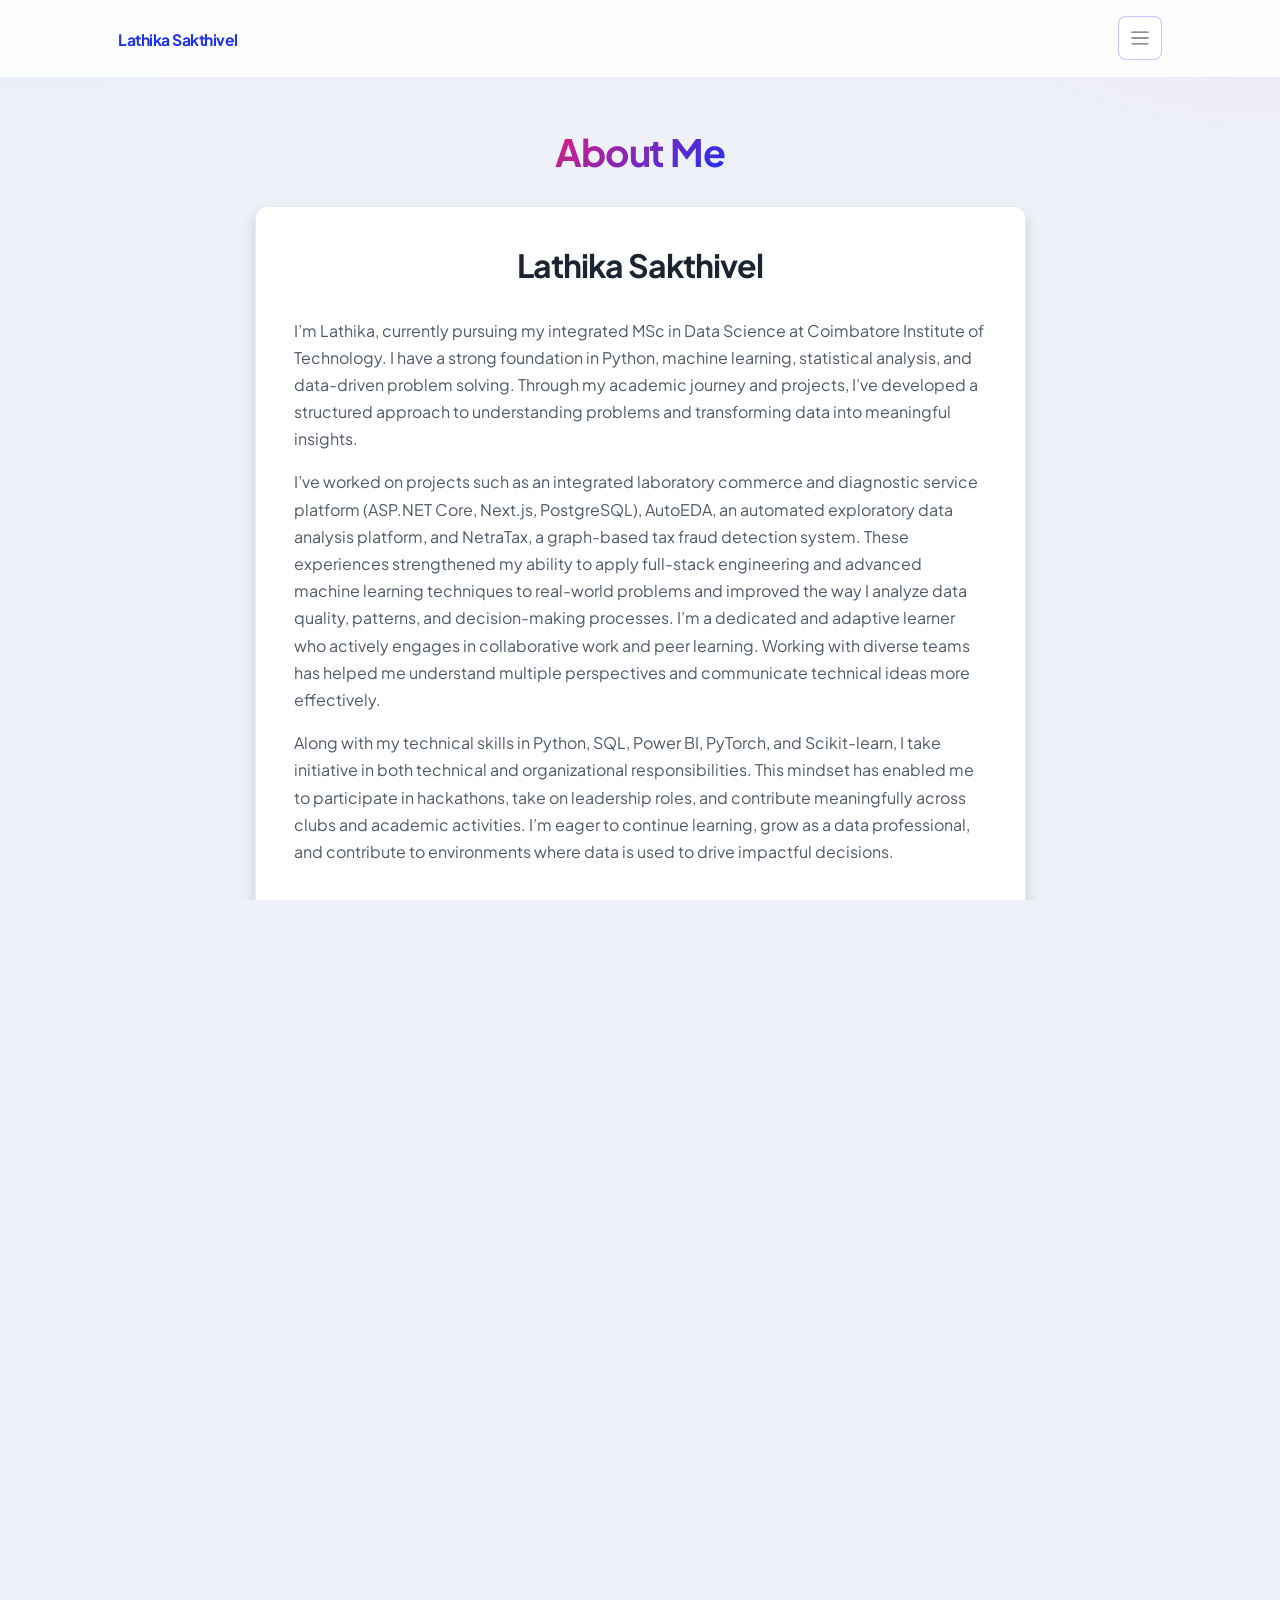
==== about.html @ 6bb62654 "Add the laboratory commerce platform to Projects and featured sections. Co-authored-by: Cursor <curs" ====
<!DOCTYPE html>
<html lang="en">
    <head>
        <meta charset="utf-8" />
        <meta name="viewport" content="width=device-width, initial-scale=1, shrink-to-fit=no" />
        <meta name="description" content="About Lathika Sakthivel" />
        <meta name="author" content="Lathika Sakthivel" />
        <title>About - Lathika Sakthivel</title>
        <!-- Favicon-->
        <link rel="icon" type="image/x-icon" href="assets/favicon.ico" />
        <!-- Custom Google font-->
        <link rel="preconnect" href="https://fonts.googleapis.com" />
        <link rel="preconnect" href="https://fonts.gstatic.com" crossorigin />
        <link href="https://fonts.googleapis.com/css2?family=Plus+Jakarta+Sans:wght@100;200;300;400;500;600;700;800;900&amp;display=swap" rel="stylesheet" />
        <!-- Bootstrap icons-->
        <link href="https://cdn.jsdelivr.net/npm/bootstrap-icons@1.8.1/font/bootstrap-icons.css" rel="stylesheet" />
        <!-- Core theme CSS (includes Bootstrap)-->
        <link href="css/styles.css" rel="stylesheet" />
        <link href="css/enhance.css?v=3" rel="stylesheet" />
    </head>
    <body class="d-flex flex-column h-100 bg-light">
        <main class="flex-shrink-0">
            <!-- Navigation-->
            <nav class="navbar navbar-expand-lg navbar-light bg-white py-3 site-nav sticky-top">
                <div class="container px-5">
                    <a class="navbar-brand" href="/"><span class="fw-bolder text-primary">Lathika Sakthivel</span></a>
                    <button class="navbar-toggler" type="button" data-bs-toggle="collapse" data-bs-target="#navbarSupportedContent" aria-controls="navbarSupportedContent" aria-expanded="false" aria-label="Toggle navigation"><span class="navbar-toggler-icon"></span></button>
                    <div class="collapse navbar-collapse" id="navbarSupportedContent">
                        <ul class="navbar-nav ms-auto mb-2 mb-lg-0 small fw-bolder">
                            <li class="nav-item"><a class="nav-link" href="/">Home</a></li>
                            <li class="nav-item"><a class="nav-link" href="about.html">About</a></li>
                            <li class="nav-item"><a class="nav-link" href="resume.html">Resume</a></li>
                            <li class="nav-item"><a class="nav-link" href="projects.html">Projects</a></li>
                            <li class="nav-item"><a class="nav-link" href="skills.html">Skills</a></li>
                            <li class="nav-item"><a class="nav-link" href="achievements.html">Achievements</a></li>
                            <li class="nav-item"><a class="nav-link" href="gallery.html">Gallery</a></li>
                            <li class="nav-item"><a class="nav-link" href="contact.html">Contact</a></li>
                        </ul>
                    </div>
                </div>
            </nav>
            <!-- About Section-->
            <section class="py-5">
                <div class="container px-5 mb-5">
                    <div class="text-center mb-5">
                        <h1 class="display-5 fw-bolder mb-0"><span class="text-gradient d-inline">About Me</span></h1>
                    </div>
                    <div class="row gx-5 justify-content-center">
                        <div class="col-lg-11 col-xl-9 col-xxl-8">
                            <div class="card shadow border-0 rounded-4 mb-5">
                                <div class="card-body p-5">
                                    <div class="text-center mb-5">
                                        <h2 class="fw-bolder">Lathika Sakthivel</h2>
                                    </div>
                                    
                                    <div class="mb-5 about-copy">
    
                                        <p>I’m Lathika, currently pursuing my integrated MSc in Data Science at Coimbatore Institute of Technology. I have a strong foundation in Python, machine learning, statistical analysis, and data-driven problem solving. Through my academic journey and projects, I’ve developed a structured approach to understanding problems and transforming data into meaningful insights.</p>
                                        
                                        <p>I’ve worked on projects such as an integrated laboratory commerce and diagnostic service platform (ASP.NET Core, Next.js, PostgreSQL), AutoEDA, an automated exploratory data analysis platform, and NetraTax, a graph-based tax fraud detection system. These experiences strengthened my ability to apply full-stack engineering and advanced machine learning techniques to real-world problems and improved the way I analyze data quality, patterns, and decision-making processes.

I’m a dedicated and adaptive learner who actively engages in collaborative work and peer learning. Working with diverse teams has helped me understand multiple perspectives and communicate technical ideas more effectively.</p>
                                        
                                        <p>Along with my technical skills in Python, SQL, Power BI, PyTorch, and Scikit-learn, I take initiative in both technical and organizational responsibilities. This mindset has enabled me to participate in hackathons, take on leadership roles, and contribute meaningfully across clubs and academic activities.

I’m eager to continue learning, grow as a data professional, and contribute to environments where data is used to drive impactful decisions.</p>
                                    </div>
                                    
                                    <div class="mb-5">
                                        <h3 class="fw-bolder mb-3">Skills & Expertise</h3>
                                        <div class="row row-cols-1 row-cols-md-2 mb-4">
                                            <div class="col">
                                                <ul class="chip-list">
                                                    <li>Machine Learning</li>
                                                    <li>Deep Learning (CNN, RNN, LSTM, Autoencoders)</li>
                                                    <li>Graph Neural Networks</li>
                                                    <li>Python Programming</li>
                                                    <li>C# / ASP.NET Core</li>
                                                    <li>Statistical Analysis & Modeling</li>
                                                </ul>
                                            </div>
                                            <div class="col">
                                                <ul class="chip-list">
                                                    <li>Data Visualization (PowerBI, Matplotlib, Seaborn)</li>
                                                    <li>Database Management (SQL, PostgreSQL)</li>
                                                    <li>Next.js / React</li>
                                                    <li>Cloud Platforms (AWS)</li>
                                                    <li>Problem-Solving & Critical Thinking</li>
                                                </ul>
                                            </div>
                                        </div>
                                    </div>
                                    
                                    <div class="mb-5">
                                        <h3 class="fw-bolder mb-3">Experience</h3>
                                        <div class="timeline">
                                        <div class="timeline-item">
                                            <h5>Software Developer Intern</h5>
                                            <p class="text-muted">Intellifer Systems | June 2026 – November 2026</p>
                                            <p>Completed a 6-month internship working on PranaLabs, an integrated laboratory commerce platform comprising LabProduct and LabConnect, using ASP.NET Core (.NET 8), C#, Next.js, React, and PostgreSQL. Built REST APIs with Clean Architecture, CQRS, and Entity Framework Core, and contributed to authentication, payments, invoices, AWS integrations, Odoo 19 HR modules, and Plane Email-to-Ticket automation.</p>
                                        </div>
                                        </div>
                                    </div>

                                    <div class="mb-5">
                                        <h3 class="fw-bolder mb-3">Education</h3>
                                        <div class="timeline">
                                        <div class="mb-4 timeline-item">
                                            <h5>MSc.,Data Science (Integrated)</h5>
                                            <p class="text-muted">Coimbatore Institute of Technology | CGPA: 9.13</p>
                                            <p>Focusing on machine learning, deep learning, and statistical modeling with coursework in predictive analytics, computer vision, and intelligent automation.</p>
                                        </div>
                                        <div class="timeline-item">
                                            <h5>Higher Secondary Education</h5>
                                            <p class="text-muted">PKD Matriculation Higher Secondary School | Percentage: 91%</p>
                                            <p>Completed higher secondary education with a strong foundation in science and mathematics.</p>
                                        </div>
                                        </div>
                                    </div>
                                    
                                    <div class="mb-5">
                                        <h3 class="fw-bolder mb-3">Certifications</h3>
                                        <div class="cert-grid">
                                            <div class="cert-card"><strong>NPTEL:</strong> Python for Data Science (September 2024)</div>
                                            <div class="cert-card"><strong>Coursera:</strong> PowerBI</div>
                                        </div>
                                    </div>
                                    
                                    <div class="mb-5">
                                        <h3 class="fw-bolder mb-3">Achievements</h3>
                                        <ul class="chip-list">
                                            <li><strong>Winner:</strong> UnHack 2025 Hackathon organized by KLA</li>
                                            <li><strong>Winner:</strong> Thinklytics Login 2025, Tech Symposium by PSG College of Technology</li>
                                            <li><strong>Winner:</strong> Code Sprint Login 2025, Tech Symposium by PSG College of Technology</li>
                                            <li><strong>Runner Up:</strong> Paper Presentation Mechatrix'25 conducted by NIET Coimbatore</li>
                                            <li><strong>2nd Runner Up:</strong> ColigoAI Hackathon conducted by Department of ECE in collaboration with B.E.Services GmbH(Germany)</li>
                                            <li><strong>Top 6 Finalist:</strong> BigHacks'25, National Level Hackathon conducted by Acharya Institute of Technology Bangalore</li>
                                        </ul>
                                    </div>
                                    
                                    <div>
                                        <h3 class="fw-bolder mb-3">Leadership Roles & Experiences</h3>
                                        <ul class="chip-list">
                                            <li><strong>Joint Secretary</strong> - Women Empowerment Cell (June 2025 – May 2026)</li>
                                            <li><strong>Editor</strong> - Women Empowerment Cell (May 2024 – May 2025)</li>
                                            <li><strong>Event Secretary</strong> - Rotaract Club of CIT (February 2025 – April 2025)</li>
                                            <li><strong>Outreach Team Member</strong> - Entrepreneur Development Cell (June 2024 – June 2025)</li>
                                        </ul>
                                    </div>
                                    
                                    <!-- Event Gallery Section -->
                                    <div class="mt-5">
                                        <h3 class="fw-bolder mb-4">Event Gallery</h3>
                                        <p class="mb-4">Highlights from my participation in various technical and leadership events.</p>
                                        
                                        <!-- Gallery Grid -->
                                        <div class="row g-4">
                                            <!-- Event 1 -->
                                            <div class="col-md-6 col-lg-4">
                                                <div class="card shadow border-0 rounded-4 h-100">
                                                    <img src="assets/UnHack'25.jpeg" class="card-img-top" alt="UnHack 2025 Hackathon">
                                                    <div class="card-body p-4">
                                                        <h5 class="card-title">UnHack 2025 Hackathon</h5>
                                                        <p class="card-text">Winner of the UnHack 2025 Hackathon organized by KLA.</p>
                                                    </div>
                                                </div>
                                            </div>
                                            
                                            <!-- Event 2 -->
                                            <div class="col-md-6 col-lg-4">
                                                <div class="card shadow border-0 rounded-4 h-100">
                                                    <img src="assets/Thinnklytics'25.jpeg" class="card-img-top" alt="Thinklytics Login 2025">
                                                    <div class="card-body p-4">
                                                        <h5 class="card-title">Thinklytics Login 2025</h5>
                                                        <p class="card-text">Winner at Thinklytics Login 2025, Tech Symposium by PSG College of Technology.</p>
                                                    </div>
                                                </div>
                                            </div>
                                            
                                            <!-- Event 3 -->
                                            <div class="col-md-6 col-lg-4">
                                                <div class="card shadow border-0 rounded-4 h-100">
                                                    <img src="assets/WEC.jpg" class="card-img-top" alt="Women Empowerment Cell">
                                                    <div class="card-body p-4">
                                                        <h5 class="card-title">Women Empowerment Cell</h5>
                                                        <p class="card-text">Joint Secretary of Women Empowerment Cell, leading initiatives to promote gender equality.</p>
                                                    </div>
                                                </div>
                                            </div>
                                        </div>
                                    </div>
                                </div>
                            </div>
                        </div>
                    </div>
                </div>
            </section>
        </main>
        <!-- Footer-->
        <footer class="bg-white py-4 mt-auto">
            <div class="container px-5">
            </div>
        </footer>
        <!-- Bootstrap core JS-->
        <script src="https://cdn.jsdelivr.net/npm/bootstrap@5.2.3/dist/js/bootstrap.bundle.min.js"></script>
        <!-- Core theme JS-->
        <script src="js/scripts.js"></script>
        <script src="js/enhance.js?v=2"></script>
    </body>
</html>
---- css/enhance.css ----
/* ============================================================
   Portfolio UI — unified design system
   Palette: primary #1e30f3 · secondary #e21e80 · light surfaces
   ============================================================ */

:root {
  --primary: #1e30f3;
  --secondary: #e21e80;
  --background: #f6f7fb;
  --surface: #ffffff;
  --text: #1b2430;
  --muted-text: #4f5a68;
  --border: rgba(30, 48, 243, 0.1);
  --shadow: 0 8px 24px rgba(30, 48, 243, 0.07);
  --radius: 12px;
  --transition: 0.35s cubic-bezier(0.22, 1, 0.36, 1);
  --nav-h: 4.25rem;
  --page-pad: clamp(1rem, 4vw, 3rem);
  --card-pad: clamp(1.2rem, 3vw, 3rem);
  --ease-out: cubic-bezier(0.22, 1, 0.36, 1);
}

html {
  scroll-behavior: smooth;
  overflow-x: hidden;
  -webkit-text-size-adjust: 100%;
}

body {
  color: var(--text);
  background-color: var(--background);
  line-height: 1.7;
  overflow-x: hidden;
  overflow-wrap: break-word;
  min-height: 100vh;
  min-height: 100dvh;
}

body::before {
  content: "";
  pointer-events: none;
  position: fixed;
  inset: 0;
  z-index: 0;
  background:
    radial-gradient(720px 320px at 0% -8%, rgba(30, 48, 243, 0.05), transparent 58%),
    radial-gradient(640px 280px at 100% 0%, rgba(226, 30, 128, 0.04), transparent 55%);
}

main,
.navbar,
footer,
.skip-link {
  position: relative;
  z-index: 1;
}

img,
svg,
video,
iframe {
  max-width: 100%;
}

h1, h2, h3, h4, h5 {
  letter-spacing: -0.03em;
  line-height: 1.22;
  color: var(--text);
  text-wrap: balance;
  overflow-wrap: break-word;
  max-width: 100%;
  white-space: normal;
}

p {
  color: var(--muted-text);
}

.lead {
  color: var(--muted-text);
  line-height: 1.6;
  font-size: clamp(1rem, 1.4vw, 1.05rem);
  max-width: 40rem;
}

.text-center:not(.text-lg-start) .lead {
  margin-inline: auto;
}

@media (min-width: 992px) {
  .text-lg-start .lead,
  .text-lg-start .fs-3 {
    margin-inline: 0 auto;
  }
}

.text-muted {
  color: var(--muted-text) !important;
}

.text-gradient {
  color: var(--primary);
  background-image: linear-gradient(315deg, #1e30f3 0%, #e21e80 100%);
  -webkit-background-clip: text;
  background-clip: text;
  -webkit-text-fill-color: transparent;
  white-space: normal;
  box-decoration-break: clone;
  -webkit-box-decoration-break: clone;
}

.skip-link {
  position: absolute;
  left: 1rem;
  top: -3rem;
  z-index: 1100;
  background: var(--primary);
  color: #fff;
  padding: 0.55rem 0.85rem;
  border-radius: 8px;
  font-weight: 700;
}

.skip-link:focus {
  top: 0.75rem;
  color: #fff;
}

/* ---------- Nav ---------- */
.navbar {
  min-height: var(--nav-h);
}

.site-nav,
.navbar.sticky-top {
  backdrop-filter: blur(16px);
  background: rgba(255, 255, 255, 0.9) !important;
  border-bottom: 1px solid transparent;
  transition: box-shadow var(--transition), border-color var(--transition), background var(--transition);
  z-index: 1030;
}

.navbar.is-scrolled {
  border-bottom-color: var(--border);
  box-shadow: 0 6px 18px rgba(27, 36, 48, 0.05);
  background: rgba(255, 255, 255, 0.96) !important;
}

.navbar > .container {
  align-items: center;
}

.navbar-brand {
  flex: 0 1 auto;
  max-width: calc(100% - 4.5rem);
  min-width: 0;
  line-height: 1.2;
  overflow: hidden;
  text-overflow: ellipsis;
  white-space: nowrap;
}

.navbar-brand span {
  font-weight: 800;
  letter-spacing: -0.03em;
  font-size: 0.98rem;
}

.navbar-nav {
  gap: 0.1rem;
}

.navbar-nav .nav-link {
  color: var(--muted-text) !important;
  padding: 0.4rem 0.62rem !important;
  border-radius: 8px;
  font-size: 0.86rem;
  transition: color var(--transition), background var(--transition);
}

.navbar-nav .nav-link:hover,
.navbar-nav .nav-link:focus-visible {
  color: var(--primary) !important;
  background: rgba(30, 48, 243, 0.06);
}

.navbar-nav .nav-link.active {
  color: var(--primary) !important;
  background: rgba(30, 48, 243, 0.08);
}

.navbar-toggler {
  width: 44px;
  height: 44px;
  display: inline-flex;
  align-items: center;
  justify-content: center;
  border: 1px solid rgba(30, 48, 243, 0.28);
  background: #fff;
  border-radius: 8px;
  padding: 0.35rem;
  margin-left: auto;
  flex: 0 0 44px;
}

.navbar-toggler-icon {
  display: block;
  width: 1.35rem;
  height: 1.35rem;
}

.navbar-toggler:focus-visible {
  box-shadow: 0 0 0 3px rgba(30, 48, 243, 0.2);
}

@media (min-width: 1400px) {
  .navbar-brand {
    max-width: none;
    overflow: visible;
    white-space: normal;
  }

  .navbar-brand span {
    font-size: 1.02rem;
  }
}

/* Keep the hamburger until xxl so 8 links never wrap on laptops */
@media (max-width: 1399.98px) {
  .navbar-expand-lg .navbar-toggler {
    display: inline-flex !important;
  }

  .navbar-expand-lg .navbar-collapse {
    display: none !important;
    flex-basis: 100%;
    flex-grow: 1;
    align-items: stretch;
  }

  .navbar-expand-lg .navbar-collapse.show,
  .navbar-expand-lg .navbar-collapse.collapsing {
    display: flex !important;
    flex-direction: column;
  }

  .navbar-expand-lg .navbar-nav {
    flex-direction: column !important;
    padding-top: 0.35rem;
  }

  .navbar-expand-lg .navbar-nav .nav-link {
    padding: 0.7rem 0.8rem !important;
    font-size: 0.95rem;
  }

  .navbar-collapse.show,
  .navbar-collapse.collapsing {
    border-top: 1px solid var(--border);
    margin-top: 0.65rem;
    padding-top: 0.35rem;
  }
}

/* ---------- Buttons ---------- */
.btn {
  border-radius: 10px !important;
  font-weight: 700;
  letter-spacing: 0.01em;
  min-height: 44px;
  display: inline-flex;
  align-items: center;
  justify-content: center;
  white-space: nowrap;
  transition: transform var(--transition), box-shadow var(--transition), background var(--transition), border-color var(--transition), color var(--transition);
}

.btn-lg {
  min-height: 48px;
  padding: 0.7rem 1.35rem !important;
}

.btn-primary {
  background: var(--primary);
  border-color: var(--primary);
  box-shadow: 0 6px 16px rgba(30, 48, 243, 0.18);
}

.btn-primary:hover,
.btn-primary:focus-visible {
  background: #1826c2;
  border-color: #1826c2;
  transform: translateY(-2px);
  box-shadow: 0 12px 24px rgba(30, 48, 243, 0.24);
}

.btn-outline-dark {
  color: var(--primary);
  border-color: rgba(30, 48, 243, 0.28);
  background: var(--surface);
}

.btn-outline-dark:hover,
.btn-outline-dark:focus-visible {
  background: var(--primary);
  border-color: var(--primary);
  color: #fff;
  transform: translateY(-2px);
}

.btn-outline-light:hover,
.btn-outline-light:focus-visible {
  transform: translateY(-2px);
  color: var(--primary);
  background: #fff;
}

.btn:focus-visible {
  outline: 2px solid var(--primary);
  outline-offset: 3px;
}

/* ---------- Cards ---------- */
.card {
  background: var(--surface);
  border: 1px solid var(--border) !important;
  border-radius: var(--radius) !important;
  box-shadow: var(--shadow);
  overflow: hidden;
  transition: transform var(--transition), box-shadow var(--transition), border-color var(--transition);
}

.timeline-item.card,
.timeline .card {
  overflow: visible;
}

.rounded-4 {
  border-radius: var(--radius) !important;
}

.card:hover,
.cert-card:hover {
  transform: translateY(-5px);
  box-shadow: 0 16px 32px rgba(30, 48, 243, 0.12);
  border-color: rgba(30, 48, 243, 0.2) !important;
}

.card-img-top,
.carousel-item img {
  height: clamp(160px, 28vw, 210px);
  width: 100%;
  max-width: 100%;
  object-fit: cover;
  object-position: center;
  transition: transform 0.5s var(--ease-out);
}

.card:hover .card-img-top,
.card:hover .carousel-item img {
  transform: scale(1.04);
}

.card.overflow-hidden,
.carousel {
  overflow: hidden;
}

.card-title,
.card h2,
.card h5 {
  color: var(--text);
}

.row > *,
.col,
[class*="col-"] {
  min-width: 0;
}

.card-text,
.card p,
.card .col-lg-8,
.card .col-lg-8 div {
  max-width: none;
  color: var(--muted-text);
}

.card.mb-5,
.project-card.mb-5 {
  margin-bottom: 1.25rem !important;
}

.card.mb-4 {
  margin-bottom: 1rem !important;
}

.card ul {
  padding-left: 1.15rem;
  margin-bottom: 0;
}

.card li + li {
  margin-top: 0.35rem;
}

/* ---------- Hero ---------- */
.hero,
header.py-5 {
  padding-top: clamp(1.5rem, 4vw, 2.75rem) !important;
  padding-bottom: clamp(1.5rem, 3.5vw, 2.5rem) !important;
}

header .container.pb-5 {
  padding-bottom: 0 !important;
}

header h1.display-3 {
  font-size: clamp(1.6rem, 8vw, 4rem);
  font-weight: 800;
  margin-bottom: 1rem !important;
  max-width: 100%;
  min-width: 0;
}

header .fs-3 {
  font-size: clamp(1.02rem, 1.5vw, 1.22rem) !important;
  font-weight: 500 !important;
  color: var(--muted-text) !important;
  max-width: 36rem;
  line-height: 1.55;
  margin-bottom: 0.85rem;
}

.status-pill,
header .fs-4 {
  display: inline-flex;
  align-items: center;
  gap: 0.45rem;
  margin-top: 0.2rem;
  margin-bottom: 1.5rem !important;
  padding: 0.32rem 0.8rem;
  border-radius: 999px;
  background: rgba(30, 48, 243, 0.08);
  color: var(--primary) !important;
  font-size: 0.74rem !important;
  font-weight: 700 !important;
  letter-spacing: 0.12em;
  text-transform: uppercase;
}

.profile {
  height: 20.5rem !important;
  width: 20.5rem !important;
  max-width: min(20.5rem, 86vw);
  max-height: min(20.5rem, 86vw);
  margin-top: 0 !important;
  border-radius: 24px !important;
  box-shadow: 0 18px 40px rgba(30, 48, 243, 0.16);
  overflow: hidden;
}

.profile .profile-img {
  height: 100% !important;
  max-height: none !important;
  width: 100%;
  object-fit: cover;
  object-position: top center;
  position: absolute !important;
  inset: 0;
  left: 0 !important;
  bottom: 0 !important;
  transform: none !important;
}

.profile .dots-1,
.profile .dots-2,
.profile .dots-3,
.profile .dots-4 {
  display: none;
}

@media (min-width: 992px) {
  header .text-center {
    text-align: left !important;
  }
}

/* ---------- Sections ---------- */
section.py-5,
.bg-light.py-5 {
  padding-top: clamp(2.25rem, 5vw, 3.25rem) !important;
  padding-bottom: clamp(2.25rem, 5vw, 3.25rem) !important;
}

.container.px-5 {
  padding-left: max(var(--page-pad), env(safe-area-inset-left, 0px)) !important;
  padding-right: max(var(--page-pad), env(safe-area-inset-right, 0px)) !important;
}

.container.px-5.mb-5,
.container.px-5.my-5 {
  margin-bottom: clamp(1.25rem, 3vw, 2rem) !important;
}

.container.px-5.my-5 {
  margin-top: clamp(1.25rem, 3vw, 2rem) !important;
}

.bg-light {
  background-color: #eef1f8 !important;
}

.display-5 {
  font-size: clamp(1.45rem, 6vw, 2.35rem);
  font-weight: 800;
  max-width: 100%;
}

.display-4 {
  font-size: clamp(1.4rem, 3vw, 2.2rem) !important;
}

.text-center.mb-5 {
  margin-bottom: clamp(1.35rem, 3vw, 2rem) !important;
}

.about-section .my-5,
section .my-5 {
  margin-top: 0.5rem !important;
  margin-bottom: 0.5rem !important;
}

.hero-copy {
  max-width: min(44rem, 100%);
  min-width: 0;
  margin-inline: auto;
}

header,
section {
  max-width: 100%;
}

@media (min-width: 992px) {
  .hero-copy {
    margin-inline: 0;
  }
}

.social-links {
  flex-wrap: wrap;
}

.social-link,
.fs-2 a {
  display: inline-flex;
  min-width: 44px;
  min-height: 44px;
  align-items: center;
  justify-content: center;
  border-radius: 10px;
  background: var(--surface);
  border: 1px solid var(--border);
  color: var(--primary) !important;
  -webkit-text-fill-color: var(--primary);
  background-image: none;
  text-decoration: none;
  font-size: 1.35rem;
  transition: transform var(--transition), box-shadow var(--transition), border-color var(--transition);
}

.social-link i,
.fs-2 a i {
  color: var(--primary);
  -webkit-text-fill-color: var(--primary);
  background: none;
}

.social-link:hover,
.social-link:focus-visible,
.fs-2 a:hover,
.fs-2 a:focus-visible {
  transform: translateY(-2px);
  box-shadow: var(--shadow);
  border-color: rgba(30, 48, 243, 0.28);
  color: var(--primary) !important;
}

.timeline .card {
  margin-left: 0.1rem;
}

/* ---------- Skills ---------- */
.skill-chip,
.bg-light.rounded-4.p-3 {
  background: #f3f5fb !important;
  border: 1px solid var(--border);
  border-radius: 10px !important;
  color: var(--text);
  font-weight: 600;
  font-size: 0.92rem;
  min-height: 52px;
  width: 100%;
  transition: transform var(--transition), border-color var(--transition), background var(--transition);
}

.skill-chip:hover,
.bg-light.rounded-4.p-3:hover {
  transform: translateY(-2px);
  border-color: rgba(30, 48, 243, 0.28);
  background: #fff !important;
}

.card .row.mb-4 {
  margin-bottom: 0.75rem !important;
}

.row.row-cols-1.row-cols-md-3 {
  --bs-gutter-y: 0.85rem;
}

.row.row-cols-1.row-cols-md-3 > [class*="col"] {
  margin-bottom: 0 !important;
}

.chip-list {
  display: grid;
  grid-template-columns: 1fr;
  gap: 0.65rem;
  padding-left: 0;
  list-style: none;
  margin-bottom: 0;
}

.chip-list li {
  margin: 0;
  padding: 0.8rem 0.95rem;
  background: #f3f5fb;
  border: 1px solid var(--border);
  border-radius: 10px;
  font-weight: 600;
  color: var(--text);
}

.tech-row {
  display: flex;
  flex-wrap: wrap;
  gap: 0.4rem;
  align-items: center;
  margin-bottom: 0.35rem;
}

.tech-row strong {
  width: 100%;
  margin-bottom: 0.1rem;
  color: var(--text);
  font-size: 0.75rem;
  letter-spacing: 0.08em;
  text-transform: uppercase;
}

.tech-badge {
  display: inline-flex;
  align-items: center;
  padding: 0.26rem 0.6rem;
  border-radius: 999px;
  background: rgba(30, 48, 243, 0.08);
  color: var(--primary);
  font-size: 0.76rem;
  font-weight: 600;
  border: 1px solid rgba(30, 48, 243, 0.12);
}

/* ---------- Timeline ---------- */
.timeline {
  position: relative;
  padding-left: 1.25rem;
}

.timeline::before {
  content: "";
  position: absolute;
  left: 4px;
  top: 0.55rem;
  bottom: 0.55rem;
  width: 2px;
  background: linear-gradient(180deg, var(--primary), var(--secondary));
  opacity: 0.3;
}

.timeline-item {
  position: relative;
  margin-bottom: 1rem;
}

.timeline-item::before {
  content: "";
  position: absolute;
  left: -1.18rem;
  top: 1.15rem;
  width: 10px;
  height: 10px;
  border-radius: 50%;
  background: var(--surface);
  border: 2px solid var(--primary);
  box-shadow: 0 0 0 3px rgba(30, 48, 243, 0.1);
}

.date-badge {
  display: inline-block;
  margin-bottom: 0.3rem;
  padding: 0.18rem 0.55rem;
  border-radius: 999px;
  background: rgba(226, 30, 128, 0.08);
  color: var(--secondary);
  font-size: 0.72rem;
  font-weight: 700;
  letter-spacing: 0.04em;
}

/* ---------- Project cards ---------- */
.project-card {
  border-left: 3px solid var(--primary) !important;
}

.project-card .p-5 {
  padding: clamp(1.15rem, 2.6vw, 1.7rem) !important;
  width: 100%;
}

.project-card h2 {
  font-size: clamp(1.12rem, 2vw, 1.28rem);
  margin-bottom: 0.7rem;
  line-height: 1.3;
}

.project-card p {
  margin-bottom: 0.85rem;
}

.project-card .project-kicker {
  color: var(--muted-text);
  font-weight: 600;
  font-size: 0.92rem;
  margin-bottom: 0.85rem;
}

.project-card ul {
  margin: 0 0 0.85rem;
  padding-left: 1.15rem;
  color: var(--muted-text);
}

.project-card li {
  margin-bottom: 0.4rem;
}

.project-card .btn {
  margin-top: 0.35rem;
}

.project-card .d-flex.justify-content-center {
  width: 100%;
}

/* ---------- Certifications ---------- */
.cert-grid {
  display: grid;
  grid-template-columns: repeat(2, minmax(0, 1fr));
  gap: 0.8rem;
}

.cert-card {
  padding: 1.05rem 1.1rem;
  background: var(--surface);
  border: 1px solid var(--border);
  border-radius: var(--radius);
  box-shadow: var(--shadow);
  color: var(--muted-text);
  transition: transform var(--transition), box-shadow var(--transition), border-color var(--transition);
}

.cert-card strong {
  display: block;
  color: var(--primary);
  font-size: 0.74rem;
  letter-spacing: 0.08em;
  text-transform: uppercase;
  margin-bottom: 0.3rem;
}

/* ---------- Contact ---------- */
.contact-panel {
  background: var(--surface);
  width: 100%;
}

.contact-panel a {
  color: var(--primary);
  font-weight: 600;
  overflow-wrap: anywhere;
}

.contact-panel h5 {
  font-size: 0.82rem;
  letter-spacing: 0.04em;
  text-transform: uppercase;
  color: var(--muted-text);
}

.contact-panel.p-5,
.card.p-5 {
  padding: var(--card-pad) !important;
}

.contact-panel .d-flex.align-items-center {
  min-width: 0;
}

.contact-panel .d-flex.align-items-center > div:last-child {
  min-width: 0;
}

/* ---------- Gallery / badges ---------- */
.badge {
  border-radius: 999px;
  font-weight: 600;
  letter-spacing: 0.02em;
  white-space: nowrap;
  text-align: center;
  flex: 0 0 auto;
}

.card-body.p-4 {
  padding: clamp(1rem, 2.2vw, 1.15rem) !important;
}

.card-body.p-5 {
  padding: var(--card-pad) !important;
}

.card-title {
  font-size: 1.02rem;
  font-weight: 700;
}

.card-body > .d-flex.justify-content-between {
  gap: 0.5rem 0.75rem;
  align-items: flex-start !important;
  flex-wrap: wrap;
}

.card-body > .d-flex.justify-content-between .card-title {
  flex: 1 1 10rem;
  min-width: 0;
  text-align: left;
}

.card-body > .d-flex.justify-content-between .badge {
  margin-left: auto;
}

/* ---------- Resume heading + CTA ---------- */
.d-flex.align-items-center.justify-content-between.mb-4 {
  gap: 0.85rem;
  flex-wrap: wrap;
}

.bg-gradient-primary-to-secondary.text-white {
  padding-top: clamp(2rem, 4vw, 2.75rem) !important;
  padding-bottom: clamp(2rem, 4vw, 2.75rem) !important;
}

.bg-gradient-primary-to-secondary.text-white h2 {
  color: #fff;
  max-width: 18ch;
  margin-inline: auto;
}

.feature {
  border-radius: 10px !important;
  flex-shrink: 0;
}

/* ---------- Footer ---------- */
footer {
  border-top: 1px solid var(--border);
  background: var(--surface) !important;
  padding-top: 0.85rem !important;
  padding-bottom: 0.85rem !important;
  min-height: 0;
}

footer .container:empty {
  display: none;
}

/* ---------- Reveal / motion ---------- */
@keyframes rise-in {
  from {
    opacity: 0;
    translate: 0 18px;
  }
  to {
    opacity: 1;
    translate: 0 0;
  }
}

.hero-copy > * {
  animation: rise-in 0.7s var(--ease-out) both;
}

.hero-copy > *:nth-child(1) { animation-delay: 0.04s; }
.hero-copy > *:nth-child(2) { animation-delay: 0.14s; }
.hero-copy > *:nth-child(3) { animation-delay: 0.24s; }
.hero-copy > *:nth-child(4) { animation-delay: 0.34s; }

.reveal {
  opacity: 0;
  translate: 0 18px;
  transition:
    opacity 0.55s var(--ease-out) var(--reveal-delay, 0ms),
    translate 0.55s var(--ease-out) var(--reveal-delay, 0ms);
}

.reveal.is-in {
  opacity: 1;
  translate: 0 0;
}

/* ---------- About copy ---------- */
.about-copy p + p {
  margin-top: 0.9rem;
}

.about-copy p {
  max-width: none;
}

/* ---------- Resume split cards ---------- */
.bg-light.p-4.rounded-4 {
  border: 1px solid var(--border);
  background: #f3f5fb !important;
}

/* ---------- Home trailer ---------- */
.home-hero .hero-copy {
  max-width: 38rem;
}

.home-hero h1.display-3 {
  font-size: clamp(1.55rem, 6.5vw, 4rem);
}

.hero-kicker {
  color: var(--muted-text);
  font-weight: 600;
  font-size: clamp(0.82rem, 2vw, 0.95rem);
  margin-bottom: 1.35rem;
  max-width: 28rem;
}

.hero-float {
  position: relative;
  width: 100%;
  min-height: 380px;
  overflow: visible;
}

.float-icon {
  position: absolute !important;
  display: inline-flex !important;
  align-items: center;
  justify-content: center;
  width: 3.1rem;
  height: 3.1rem;
  border-radius: 14px;
  background: var(--surface);
  color: var(--primary);
  border: 1px solid var(--border);
  box-shadow: var(--shadow);
  font-size: 1.2rem;
  animation: hero-drift 4.6s ease-in-out infinite;
}

.float-icon.is-data {
  width: 4.15rem;
  height: 4.15rem;
  font-size: 1.55rem;
  color: #fff;
  background: linear-gradient(135deg, #1e30f3 0%, #e21e80 100%);
  border: 0;
  box-shadow: 0 12px 24px rgba(30, 48, 243, 0.28);
  z-index: 2;
}

.float-icon.d1 { left: 8%; top: 8%; animation-delay: 0s; }
.float-icon.d2 { left: 58%; top: 4%; animation-delay: 0.35s; }
.float-icon.d3 { left: 78%; top: 28%; animation-delay: 0.7s; }
.float-icon.d4 { left: 28%; top: 32%; animation-delay: 0.2s; }
.float-icon.d5 { left: 6%; top: 58%; animation-delay: 1s; }
.float-icon.d6 { left: 46%; top: 22%; animation-delay: 0.55s; }
.float-icon.d7 { left: 72%; top: 58%; animation-delay: 1.15s; }
.float-icon.d8 { left: 88%; top: 8%; animation-delay: 0.9s; }
.float-icon.d9 { left: 40%; top: 68%; animation-delay: 0.4s; }
.float-icon.d10 { left: 16%; top: 82%; animation-delay: 1.3s; }
.float-icon.d11 { left: 62%; top: 82%; animation-delay: 0.15s; }
.float-icon.d12 { left: 86%; top: 78%; animation-delay: 0.8s; }

@keyframes hero-drift {
  0%, 100% { transform: translate(0, 0); }
  50% { transform: translate(0, -14px); }
}

.float-icon.d2,
.float-icon.d6,
.float-icon.d10 { animation-name: hero-drift-alt; }

@keyframes hero-drift-alt {
  0%, 100% { transform: translate(0, 0); }
  50% { transform: translate(10px, -10px); }
}

.hero-stats {
  display: grid;
  grid-template-columns: repeat(4, minmax(0, 1fr));
  gap: 0.8rem;
  margin-top: 2.25rem;
}

.stat-card {
  background: var(--surface);
  border: 1px solid var(--border);
  border-radius: var(--radius);
  box-shadow: var(--shadow);
  padding: 1rem 1.1rem;
  text-align: center;
}

.stat-card strong {
  display: block;
  color: var(--primary);
  font-size: clamp(1.2rem, 2vw, 1.55rem);
  letter-spacing: -0.03em;
  line-height: 1.2;
}

.stat-card span {
  display: block;
  margin-top: 0.2rem;
  color: var(--muted-text);
  font-size: 0.8rem;
  font-weight: 600;
}

.home-section-head {
  display: flex;
  align-items: flex-end;
  justify-content: space-between;
  gap: 1rem;
  flex-wrap: wrap;
  margin-bottom: 1.75rem;
}

.home-section-head .lead {
  margin-bottom: 0;
}

.home-link {
  color: var(--primary);
  font-weight: 700;
  text-decoration: none;
  white-space: nowrap;
}

.home-link:hover,
.home-link:focus-visible {
  color: var(--secondary);
}

.highlight-card .card-title {
  font-size: 1.05rem;
  margin-bottom: 0.35rem;
}

.highlight-card .card-img-top {
  height: 168px;
}

.home-skill-wrap {
  display: flex;
  flex-wrap: wrap;
  gap: 0.55rem;
}

.home-skill-wrap .tech-badge {
  padding: 0.5rem 0.85rem;
  font-size: 0.86rem;
  background: var(--surface);
}

.home-gallery {
  display: grid;
  grid-template-columns: repeat(3, minmax(0, 1fr));
  gap: 0.85rem;
}

.home-shot {
  position: relative;
  display: block;
  overflow: hidden;
  text-decoration: none;
  min-height: 0;
}

.home-shot img {
  height: 210px;
  width: 100%;
  max-width: none;
  object-fit: cover;
  transition: transform 0.5s var(--ease-out);
}

.home-shot span {
  position: absolute;
  left: 0.7rem;
  right: 0.7rem;
  bottom: 0.7rem;
  color: #fff;
  font-size: 0.82rem;
  font-weight: 700;
  text-shadow: 0 1px 8px rgba(27, 36, 48, 0.55);
}

.home-shot::after {
  content: "";
  position: absolute;
  inset: 0;
  background: linear-gradient(180deg, transparent 48%, rgba(27, 36, 48, 0.62) 100%);
  pointer-events: none;
}

.home-shot:hover img,
.home-shot:focus-visible img {
  transform: scale(1.04);
}

.about-mosaic {
  display: grid;
  gap: 0.85rem;
}

.about-mosaic img {
  display: block;
  width: 100%;
  height: auto;
  object-fit: contain;
  object-position: center;
  background: var(--surface);
  border-radius: 16px;
  box-shadow: var(--shadow);
  max-width: 100%;
}

/* ---------- Responsive ---------- */
@media (max-width: 991.98px) {
  header .col-xxl-5,
  header .col-xxl-7 {
    flex: 0 0 100%;
    max-width: 100%;
    width: 100%;
  }

  .profile {
    margin-top: 1.5rem !important;
  }

  .card-body > .row.align-items-center > [class*="col"] {
    flex: 0 0 100%;
    max-width: 100%;
  }

  .card-body > .row.align-items-center.gx-5 {
    --bs-gutter-x: 1rem;
    --bs-gutter-y: 0.85rem;
  }

  .hero-copy {
    text-align: center;
  }

  .hero-copy .fs-3,
  .hero-copy .lead {
    margin-inline: auto;
  }

  .d-grid.gap-3.d-sm-flex {
    justify-content: center;
  }

  .hero-float {
    min-height: 280px;
    margin-top: 0.35rem;
  }

  .hero-stats {
    grid-template-columns: repeat(2, minmax(0, 1fr));
  }

  .home-gallery {
    grid-template-columns: repeat(2, minmax(0, 1fr));
  }

  .home-shot img {
    height: 170px;
  }
}

@media (max-width: 767.98px) {
  .navbar-nav .nav-link {
    padding: 0.7rem 0.8rem !important;
    font-size: 0.95rem;
  }

  .cert-grid {
    grid-template-columns: 1fr;
  }

  .timeline {
    padding-left: 1.1rem;
  }

  .timeline-item::before {
    left: -1.08rem;
    top: 1rem;
  }

  .d-flex.align-items-center.justify-content-between.mb-4 .btn {
    width: 100%;
  }

  .d-flex.align-items-center.justify-content-between.mb-4 h2,
  .d-flex.align-items-center.justify-content-between.mb-4 h3 {
    width: 100%;
  }
}

@media (max-width: 575.98px) {
  .hero-float {
    min-height: 220px;
  }

  .float-icon.d3 { left: 70%; top: 18%; }
  .float-icon.d7,
  .float-icon.d8,
  .float-icon.d10,
  .float-icon.d11,
  .float-icon.d12 {
    display: none !important;
  }

  .home-gallery,
  .hero-stats {
    grid-template-columns: 1fr 1fr;
  }

  .about-mosaic img {
    height: auto;
  }

  .btn-lg {
    width: 100%;
  }

  .d-grid.gap-3.d-sm-flex .btn {
    margin-right: 0 !important;
    width: 100%;
  }

  .profile {
    height: 16.5rem !important;
    width: 16.5rem !important;
  }

  .bg-light.p-4.rounded-4 {
    padding: 1rem !important;
  }

  .contact-panel .d-flex.align-items-center > .bg-light {
    flex-shrink: 0;
  }
}

@media (max-width: 380px) {
  .tech-badge {
    font-size: 0.72rem;
  }
}

@media (hover: none) {
  .card:hover,
  .cert-card:hover,
  .btn:hover,
  .skill-chip:hover,
  .bg-light.rounded-4.p-3:hover {
    transform: none;
  }

  .card:hover .card-img-top,
  .card:hover .carousel-item img,
  .home-shot:hover img {
    transform: none;
  }
}

@media (prefers-reduced-motion: reduce) {
  html {
    scroll-behavior: auto;
  }

  *,
  *::before,
  *::after {
    animation: none !important;
    transition: none !important;
  }

  .reveal,
  .hero-copy > *,
  .float-icon {
    opacity: 1 !important;
    translate: 0 !important;
    transform: none !important;
    animation: none !important;
  }

  .card:hover,
  .cert-card:hover,
  .btn:hover {
    transform: none;
  }
}
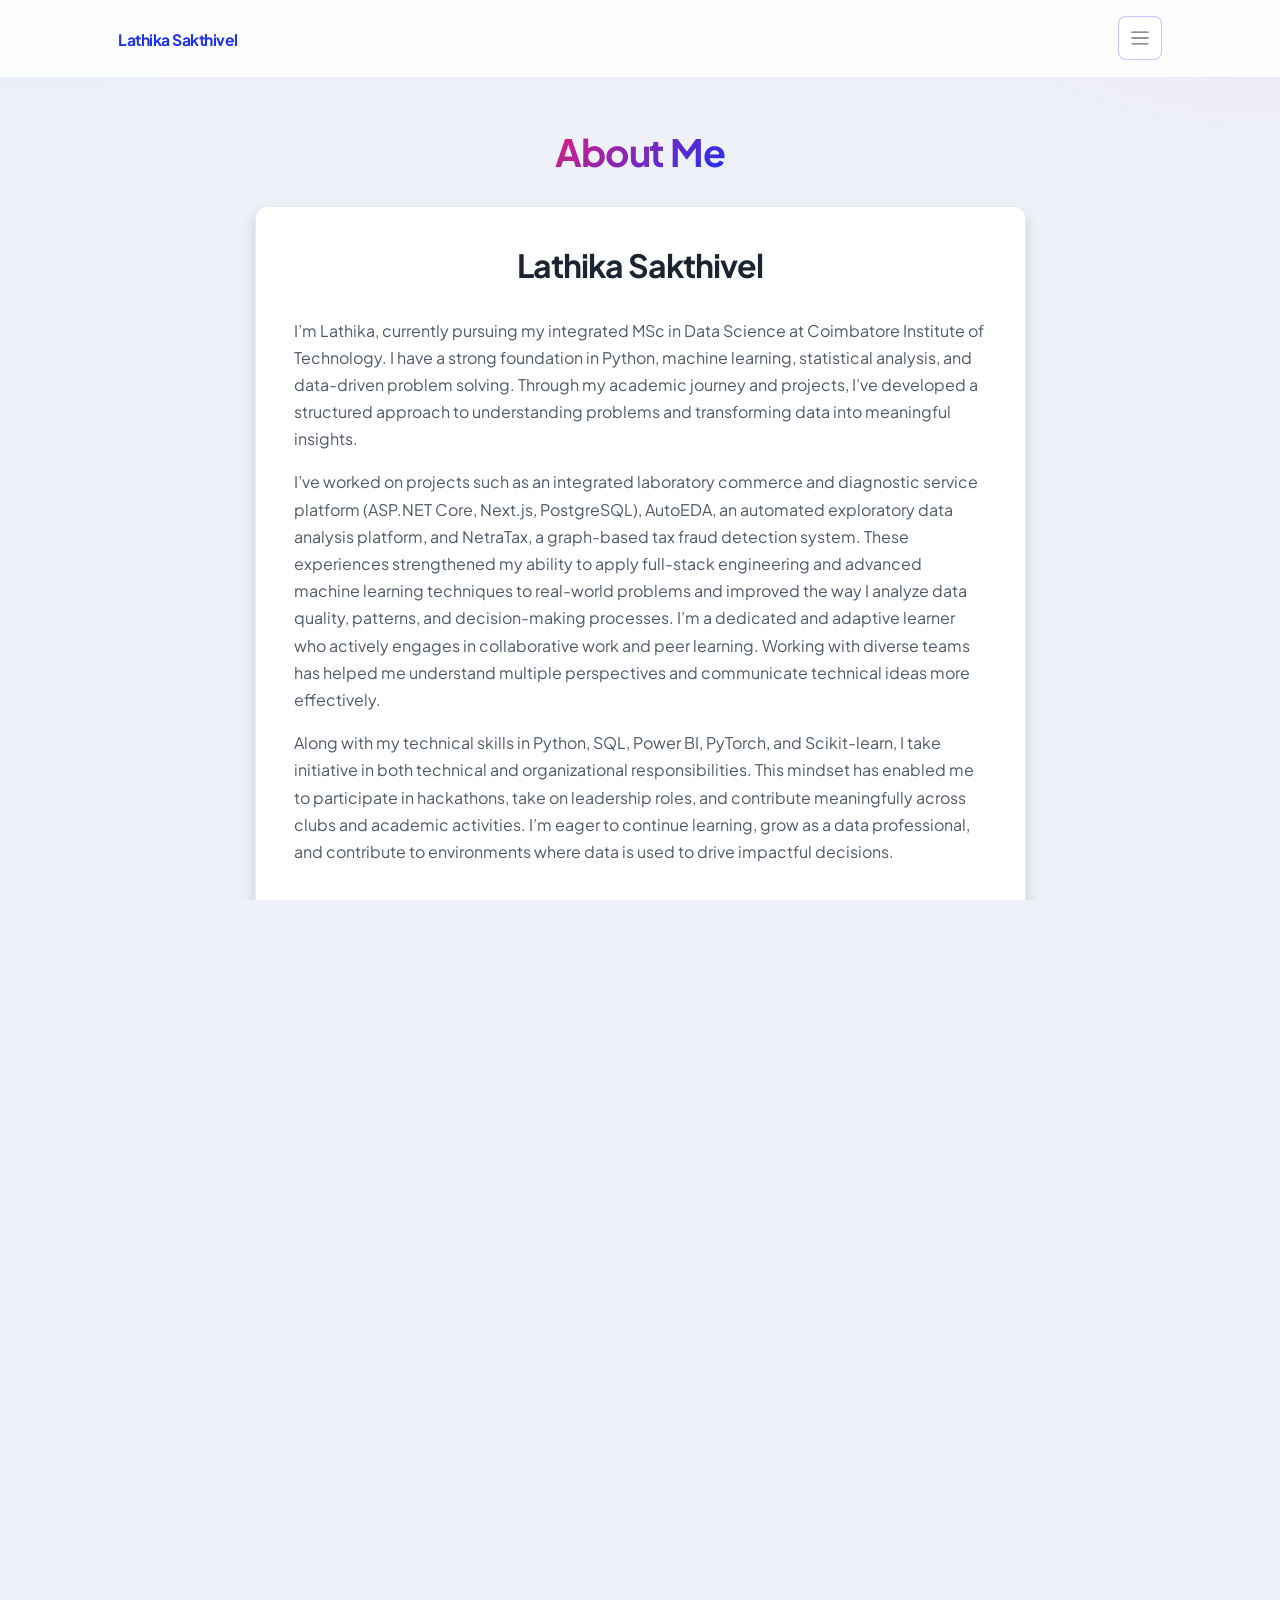
==== commit e7339933: "Align the achievements timeline so the track and dots sit on each card. Co-authored-by: Cursor <curs" ====
--- a/about.html
+++ b/about.html
@@ -16,7 +16,7 @@
         <link href="https://cdn.jsdelivr.net/npm/bootstrap-icons@1.8.1/font/bootstrap-icons.css" rel="stylesheet" />
         <!-- Core theme CSS (includes Bootstrap)-->
         <link href="css/styles.css" rel="stylesheet" />
-        <link href="css/enhance.css?v=3" rel="stylesheet" />
+        <link href="css/enhance.css?v=6" rel="stylesheet" />
     </head>
     <body class="d-flex flex-column h-100 bg-light">
         <main class="flex-shrink-0">
--- a/css/enhance.css
+++ b/css/enhance.css
@@ -674,37 +674,43 @@
 
 /* ---------- Timeline ---------- */
 .timeline {
+  --track-x: 8px;
+  --dot: 11px;
   position: relative;
-  padding-left: 1.25rem;
+  padding-left: 1.75rem;
 }
 
 .timeline::before {
   content: "";
   position: absolute;
-  left: 4px;
-  top: 0.55rem;
-  bottom: 0.55rem;
+  left: var(--track-x);
+  top: 2.4rem;
+  bottom: 2.4rem;
   width: 2px;
+  border-radius: 2px;
   background: linear-gradient(180deg, var(--primary), var(--secondary));
-  opacity: 0.3;
+  opacity: 0.35;
 }
 
 .timeline-item {
   position: relative;
   margin-bottom: 1rem;
+  overflow: visible;
 }
 
 .timeline-item::before {
   content: "";
   position: absolute;
-  left: -1.18rem;
-  top: 1.15rem;
-  width: 10px;
-  height: 10px;
+  left: calc(-1.75rem + var(--track-x) - (var(--dot) / 2) + 1px);
+  top: 50%;
+  width: var(--dot);
+  height: var(--dot);
   border-radius: 50%;
   background: var(--surface);
   border: 2px solid var(--primary);
   box-shadow: 0 0 0 3px rgba(30, 48, 243, 0.1);
+  transform: translateY(-50%);
+  z-index: 2;
 }
 
 .date-badge {
@@ -1229,12 +1235,11 @@
   }
 
   .timeline {
-    padding-left: 1.1rem;
+    padding-left: 1.5rem;
   }
 
   .timeline-item::before {
-    left: -1.08rem;
-    top: 1rem;
+    left: calc(-1.5rem + var(--track-x) - (var(--dot) / 2) + 1px);
   }
 
   .d-flex.align-items-center.justify-content-between.mb-4 .btn {
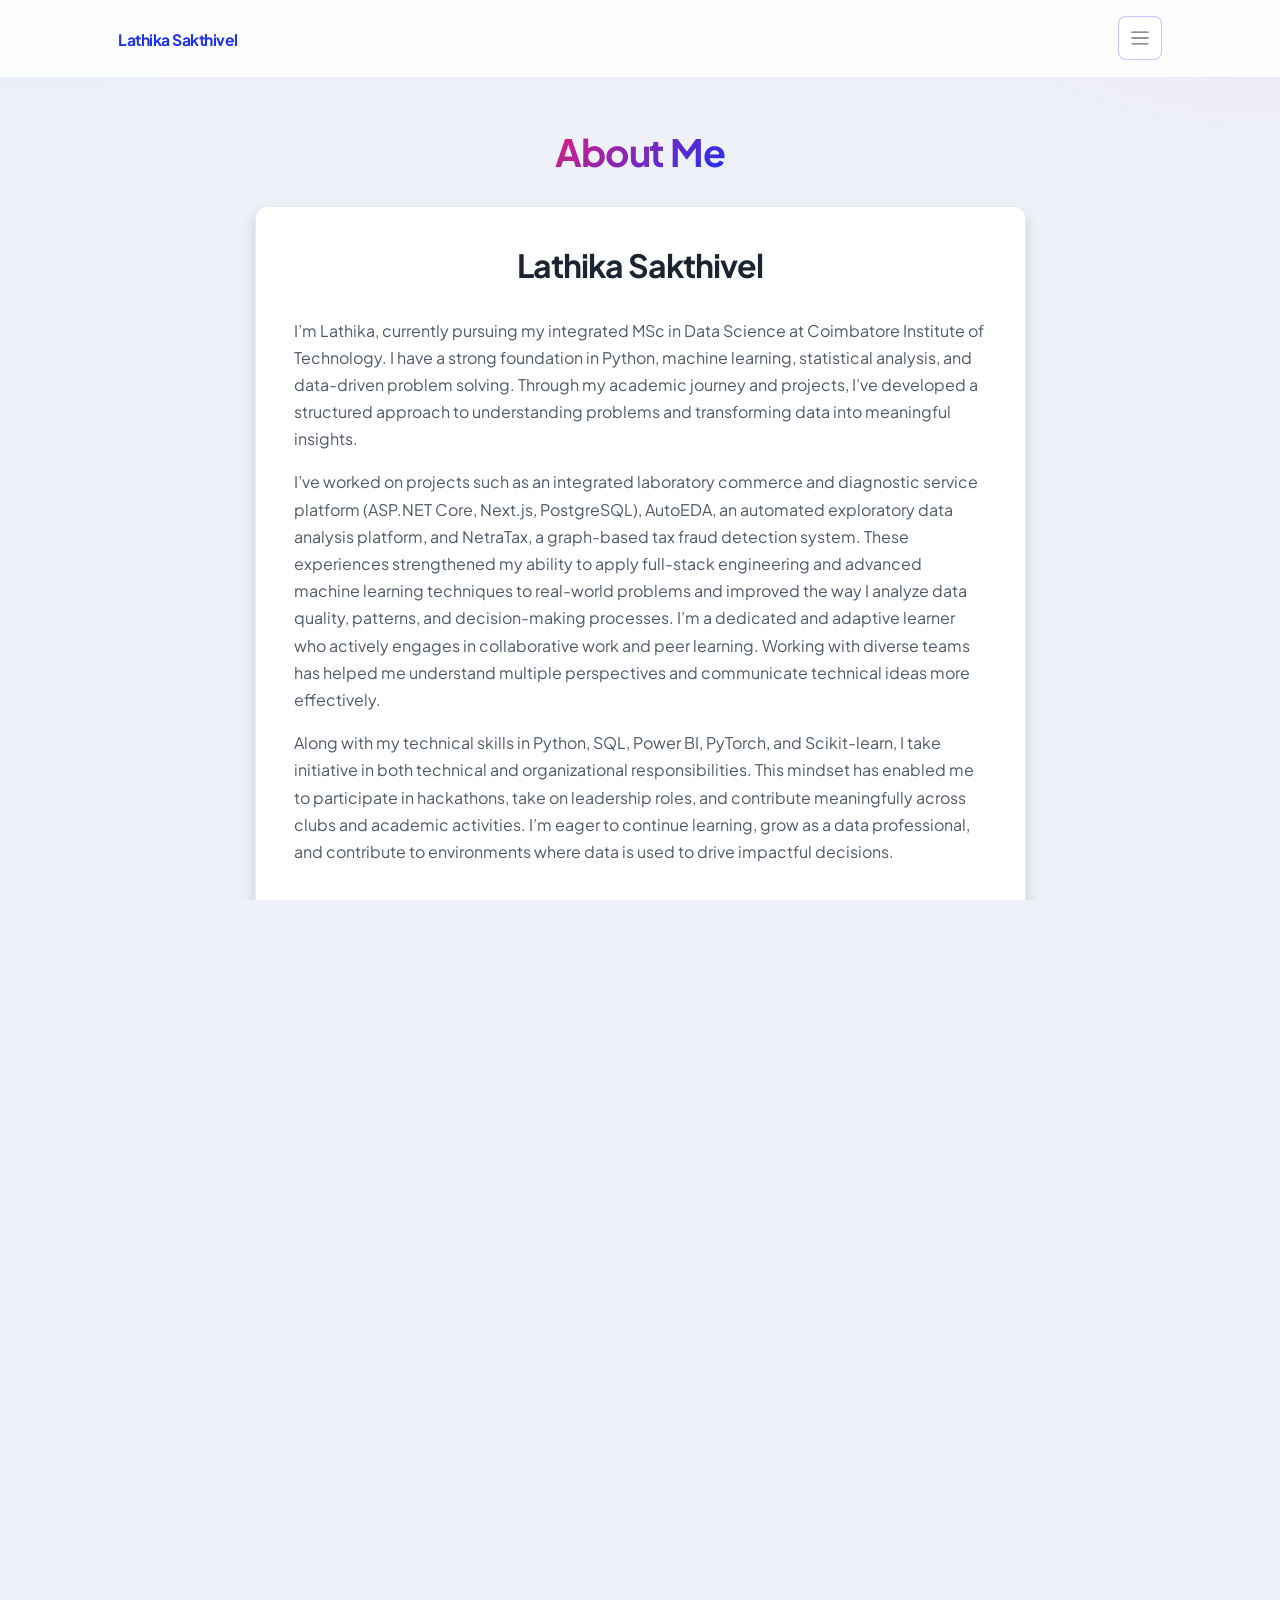
==== commit 407964bd: "Split leadership roles onto a timeline and add the WEC Club Advisor term. Co-authored-by: Cursor <cu" ====
--- a/about.html
+++ b/about.html
@@ -16,7 +16,7 @@
         <link href="https://cdn.jsdelivr.net/npm/bootstrap-icons@1.8.1/font/bootstrap-icons.css" rel="stylesheet" />
         <!-- Core theme CSS (includes Bootstrap)-->
         <link href="css/styles.css" rel="stylesheet" />
-        <link href="css/enhance.css?v=6" rel="stylesheet" />
+        <link href="css/enhance.css?v=7" rel="stylesheet" />
     </head>
     <body class="d-flex flex-column h-100 bg-light">
         <main class="flex-shrink-0">
@@ -141,10 +141,11 @@
                                     <div>
                                         <h3 class="fw-bolder mb-3">Leadership Roles & Experiences</h3>
                                         <ul class="chip-list">
-                                            <li><strong>Joint Secretary</strong> - Women Empowerment Cell (June 2025 – May 2026)</li>
-                                            <li><strong>Editor</strong> - Women Empowerment Cell (May 2024 – May 2025)</li>
+                                            <li><strong>Club Advisor</strong> - Women Empowerment Cell (June 2026 – May 2027)</li>
+                                            <li><strong>Joint Secretary</strong> - Women Empowerment Cell (May 2025 – May 2026)</li>
                                             <li><strong>Event Secretary</strong> - Rotaract Club of CIT (February 2025 – April 2025)</li>
                                             <li><strong>Outreach Team Member</strong> - Entrepreneur Development Cell (June 2024 – June 2025)</li>
+                                            <li><strong>Editor</strong> - Women Empowerment Cell (May 2024 – May 2025)</li>
                                         </ul>
                                     </div>
                                     
@@ -183,7 +184,7 @@
                                                     <img src="assets/WEC.jpg" class="card-img-top" alt="Women Empowerment Cell">
                                                     <div class="card-body p-4">
                                                         <h5 class="card-title">Women Empowerment Cell</h5>
-                                                        <p class="card-text">Joint Secretary of Women Empowerment Cell, leading initiatives to promote gender equality.</p>
+                                                        <p class="card-text">Club Advisor of Women Empowerment Cell, mentoring student leaders after serving as Joint Secretary.</p>
                                                     </div>
                                                 </div>
                                             </div>
--- a/css/enhance.css
+++ b/css/enhance.css
@@ -588,7 +588,7 @@
 }
 
 .timeline .card {
-  margin-left: 0.1rem;
+  margin-left: 0;
 }
 
 /* ---------- Skills ---------- */
@@ -675,9 +675,10 @@
 /* ---------- Timeline ---------- */
 .timeline {
   --track-x: 8px;
-  --dot: 11px;
+  --dot: 12px;
+  --rail: 1.75rem;
   position: relative;
-  padding-left: 1.75rem;
+  padding-left: var(--rail);
 }
 
 .timeline::before {
@@ -690,6 +691,7 @@
   border-radius: 2px;
   background: linear-gradient(180deg, var(--primary), var(--secondary));
   opacity: 0.35;
+  transform: translateX(-50%);
 }
 
 .timeline-item {
@@ -701,7 +703,7 @@
 .timeline-item::before {
   content: "";
   position: absolute;
-  left: calc(-1.75rem + var(--track-x) - (var(--dot) / 2) + 1px);
+  left: calc(0px - var(--rail) + var(--track-x));
   top: 50%;
   width: var(--dot);
   height: var(--dot);
@@ -709,7 +711,7 @@
   background: var(--surface);
   border: 2px solid var(--primary);
   box-shadow: 0 0 0 3px rgba(30, 48, 243, 0.1);
-  transform: translateY(-50%);
+  transform: translate(-50%, -50%);
   z-index: 2;
 }
 
@@ -1235,11 +1237,7 @@
   }
 
   .timeline {
-    padding-left: 1.5rem;
-  }
-
-  .timeline-item::before {
-    left: calc(-1.5rem + var(--track-x) - (var(--dot) / 2) + 1px);
+    --rail: 1.5rem;
   }
 
   .d-flex.align-items-center.justify-content-between.mb-4 .btn {
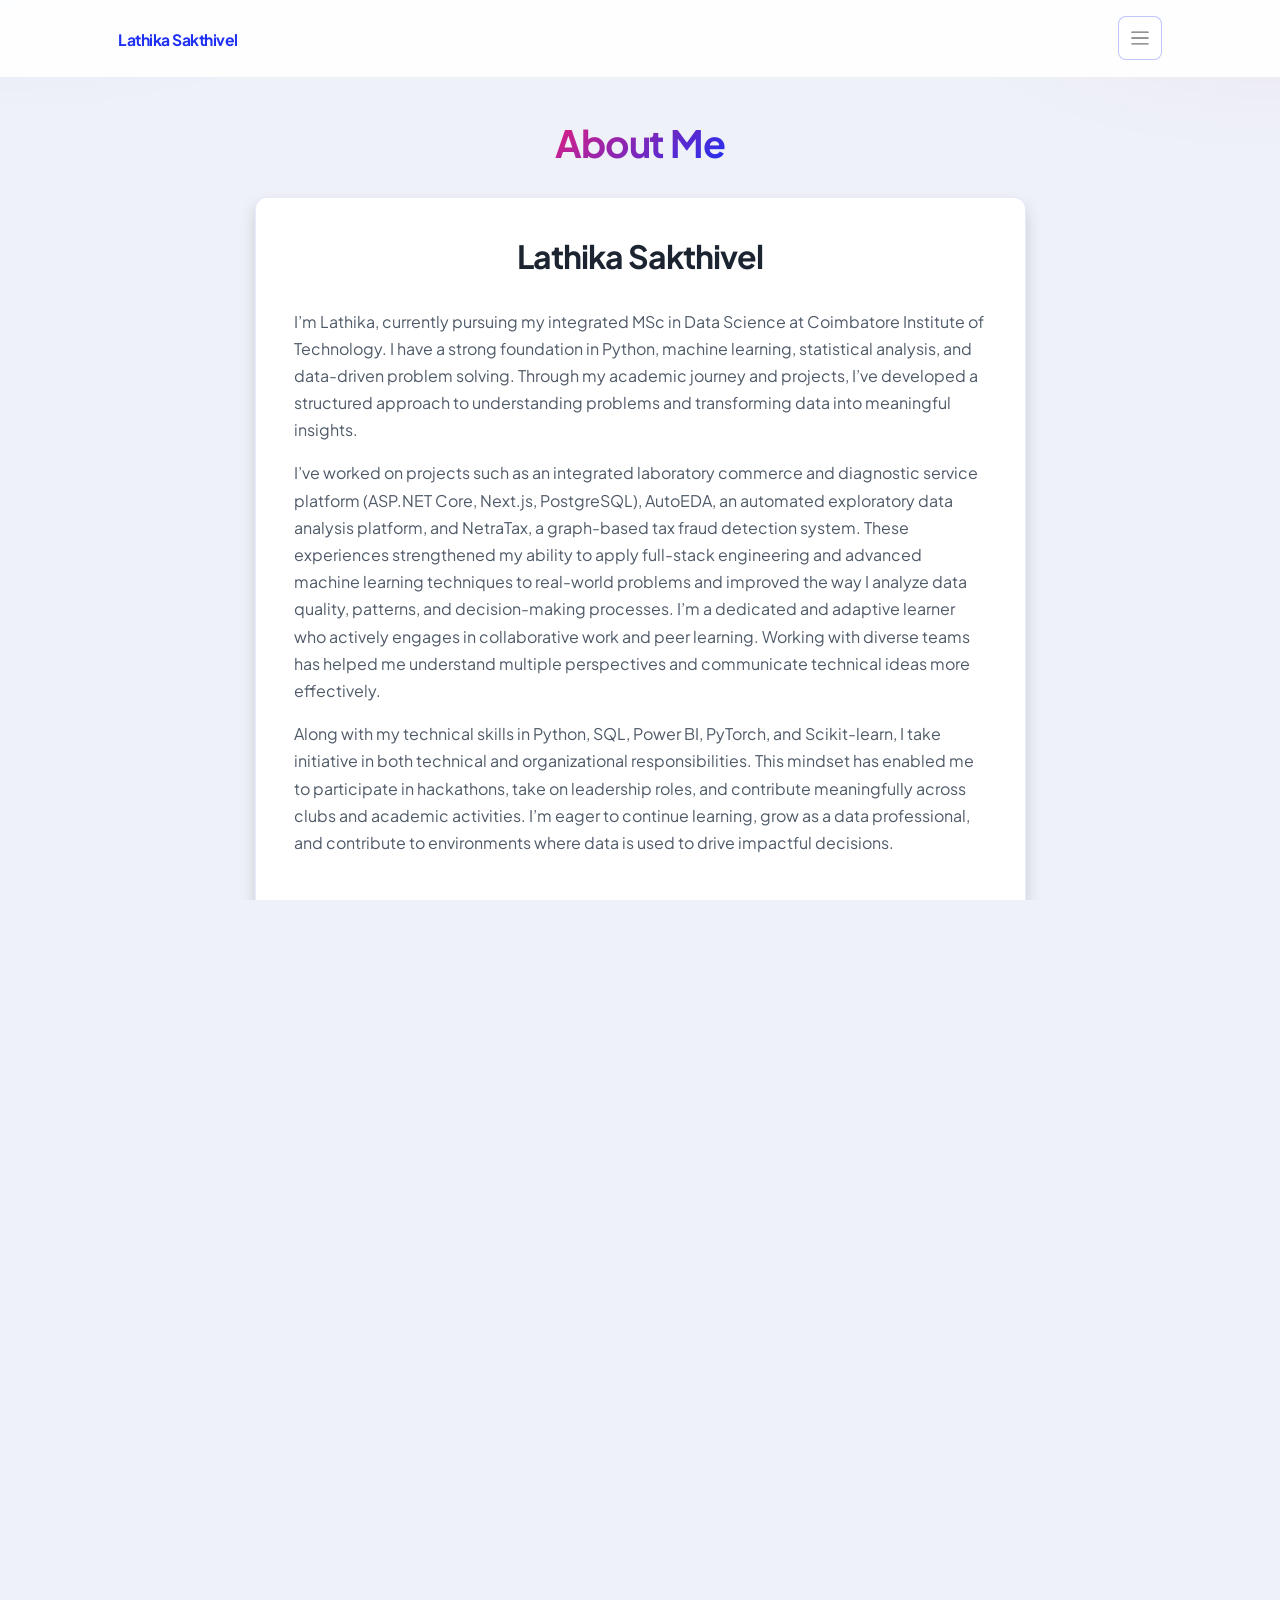
==== commit 53df6f58: "Keep the navbar fixed on scroll and add a palette-matched back-to-top button. Co-authored-by: Cursor" ====
--- a/about.html
+++ b/about.html
@@ -16,7 +16,7 @@
         <link href="https://cdn.jsdelivr.net/npm/bootstrap-icons@1.8.1/font/bootstrap-icons.css" rel="stylesheet" />
         <!-- Core theme CSS (includes Bootstrap)-->
         <link href="css/styles.css" rel="stylesheet" />
-        <link href="css/enhance.css?v=7" rel="stylesheet" />
+        <link href="css/enhance.css?v=9" rel="stylesheet" />
     </head>
     <body class="d-flex flex-column h-100 bg-light">
         <main class="flex-shrink-0">
@@ -206,7 +206,7 @@
         <script src="https://cdn.jsdelivr.net/npm/bootstrap@5.2.3/dist/js/bootstrap.bundle.min.js"></script>
         <!-- Core theme JS-->
         <script src="js/scripts.js"></script>
-        <script src="js/enhance.js?v=2"></script>
+        <script src="js/enhance.js?v=3"></script>
     </body>
 </html>
 
--- a/css/enhance.css
+++ b/css/enhance.css
@@ -34,6 +34,7 @@
   overflow-wrap: break-word;
   min-height: 100vh;
   min-height: 100dvh;
+  padding-top: var(--nav-h);
 }
 
 body::before {
@@ -133,17 +134,63 @@
 
 .site-nav,
 .navbar.sticky-top {
+  position: fixed !important;
+  top: 0;
+  left: 0;
+  right: 0;
+  width: 100%;
   backdrop-filter: blur(16px);
-  background: rgba(255, 255, 255, 0.9) !important;
+  background: rgba(255, 255, 255, 0.92) !important;
   border-bottom: 1px solid transparent;
   transition: box-shadow var(--transition), border-color var(--transition), background var(--transition);
-  z-index: 1030;
+  z-index: 1040;
 }
 
 .navbar.is-scrolled {
   border-bottom-color: var(--border);
-  box-shadow: 0 6px 18px rgba(27, 36, 48, 0.05);
-  background: rgba(255, 255, 255, 0.96) !important;
+  box-shadow: 0 8px 22px rgba(27, 36, 48, 0.08);
+  background: rgba(255, 255, 255, 0.98) !important;
+}
+
+.back-to-top {
+  position: fixed;
+  right: max(1rem, 2vw);
+  bottom: max(1rem, 2.5vw);
+  z-index: 1050;
+  width: 2.85rem;
+  height: 2.85rem;
+  display: inline-flex;
+  align-items: center;
+  justify-content: center;
+  border: 0;
+  border-radius: 999px;
+  color: #fff;
+  background: linear-gradient(135deg, var(--primary) 0%, var(--secondary) 100%);
+  box-shadow: 0 10px 24px rgba(30, 48, 243, 0.28);
+  opacity: 0;
+  visibility: hidden;
+  pointer-events: none;
+  transform: translateY(10px);
+  transition: opacity var(--transition), transform var(--transition), visibility var(--transition), box-shadow var(--transition);
+}
+
+.back-to-top.is-visible {
+  opacity: 1;
+  visibility: visible;
+  pointer-events: auto;
+  transform: translateY(0);
+}
+
+.back-to-top:hover,
+.back-to-top:focus-visible {
+  color: #fff;
+  box-shadow: 0 14px 28px rgba(226, 30, 128, 0.28);
+  transform: translateY(-2px);
+}
+
+.back-to-top:focus-visible {
+  outline: 2px solid rgba(30, 48, 243, 0.35);
+  outline-offset: 3px;
 }
 
 .navbar > .container {
@@ -624,6 +671,30 @@
   margin-bottom: 0 !important;
 }
 
+.skill-block {
+  margin-bottom: 2rem;
+}
+
+.skill-block:last-child {
+  margin-bottom: 0;
+}
+
+.skill-grid {
+  display: grid;
+  grid-template-columns: repeat(3, minmax(0, 1fr));
+  gap: 0.85rem;
+}
+
+.skill-grid > div {
+  min-height: 3.35rem;
+}
+
+@media (max-width: 767.98px) {
+  .skill-grid {
+    grid-template-columns: 1fr;
+  }
+}
+
 .chip-list {
   display: grid;
   grid-template-columns: 1fr;
@@ -1339,6 +1410,13 @@
     animation: none !important;
   }
 
+  .back-to-top,
+  .back-to-top.is-visible,
+  .back-to-top:hover,
+  .back-to-top:focus-visible {
+    transform: none !important;
+  }
+
   .card:hover,
   .cert-card:hover,
   .btn:hover {
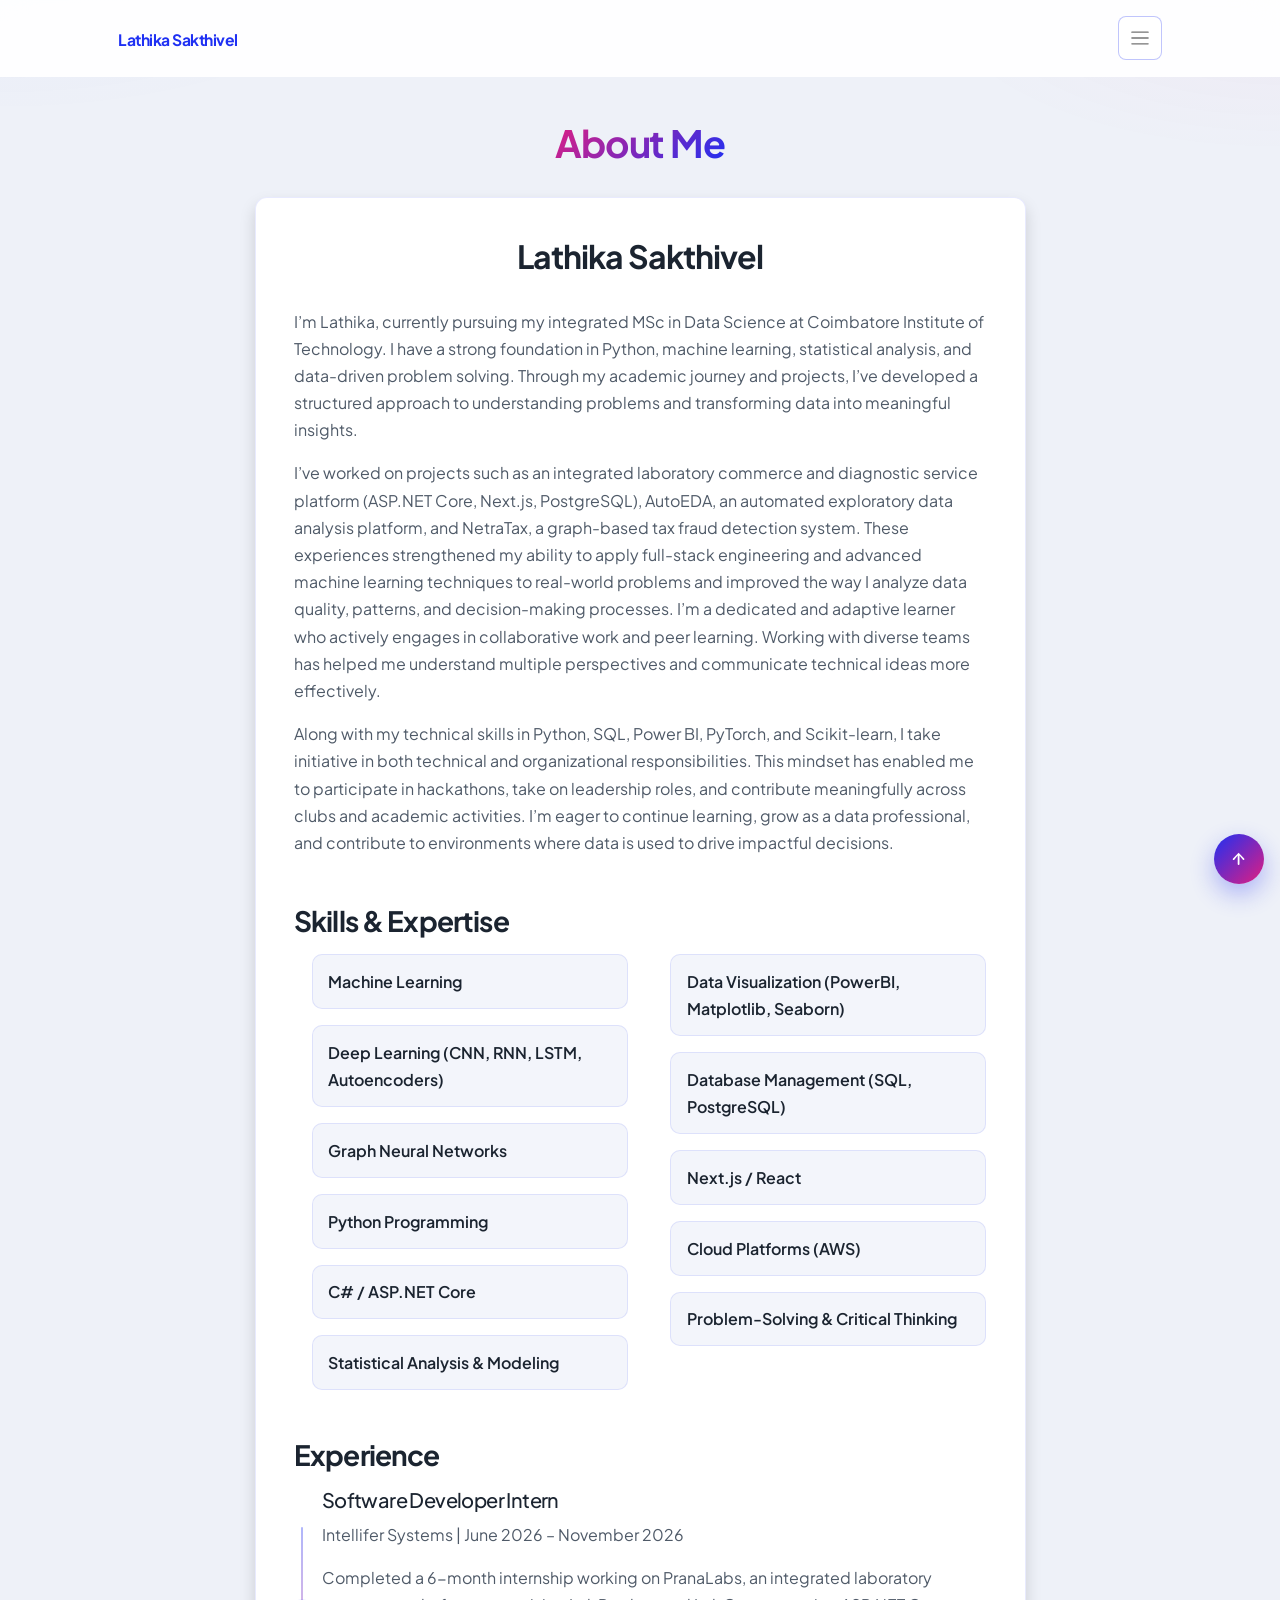
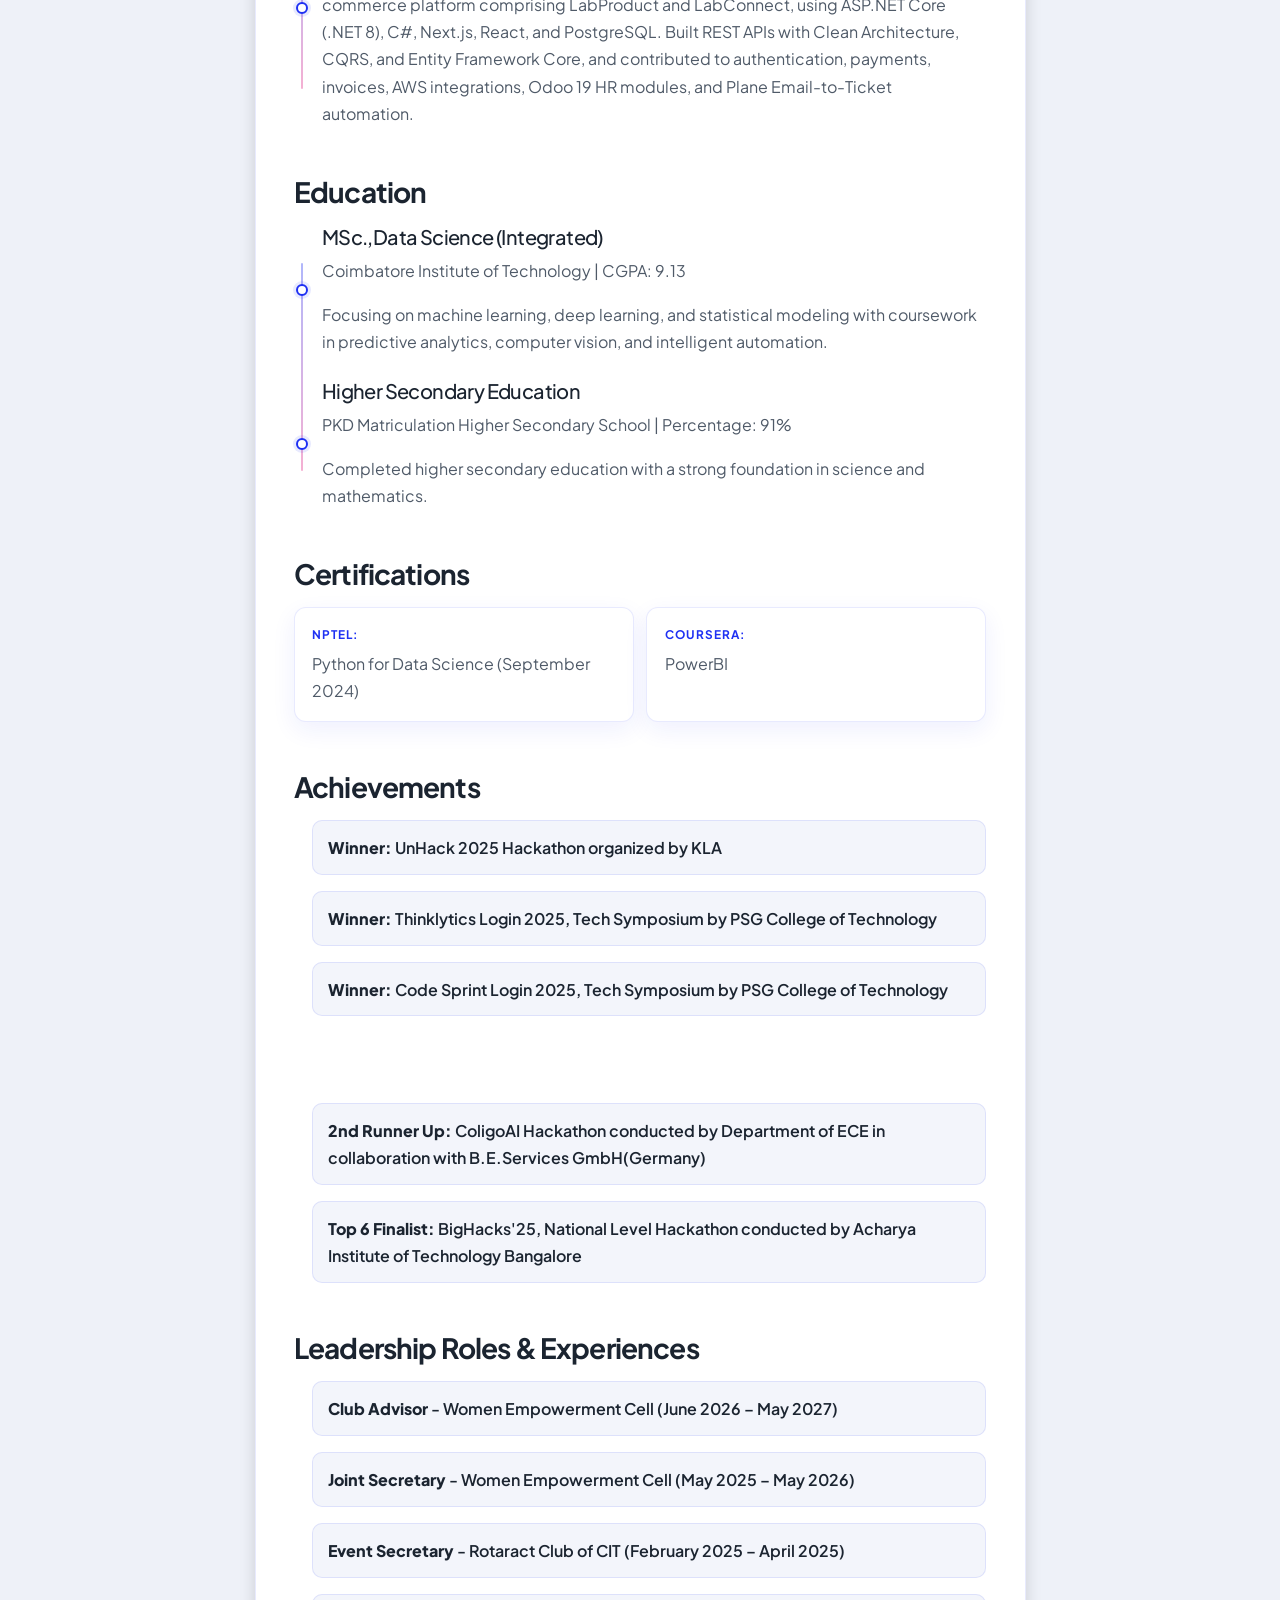
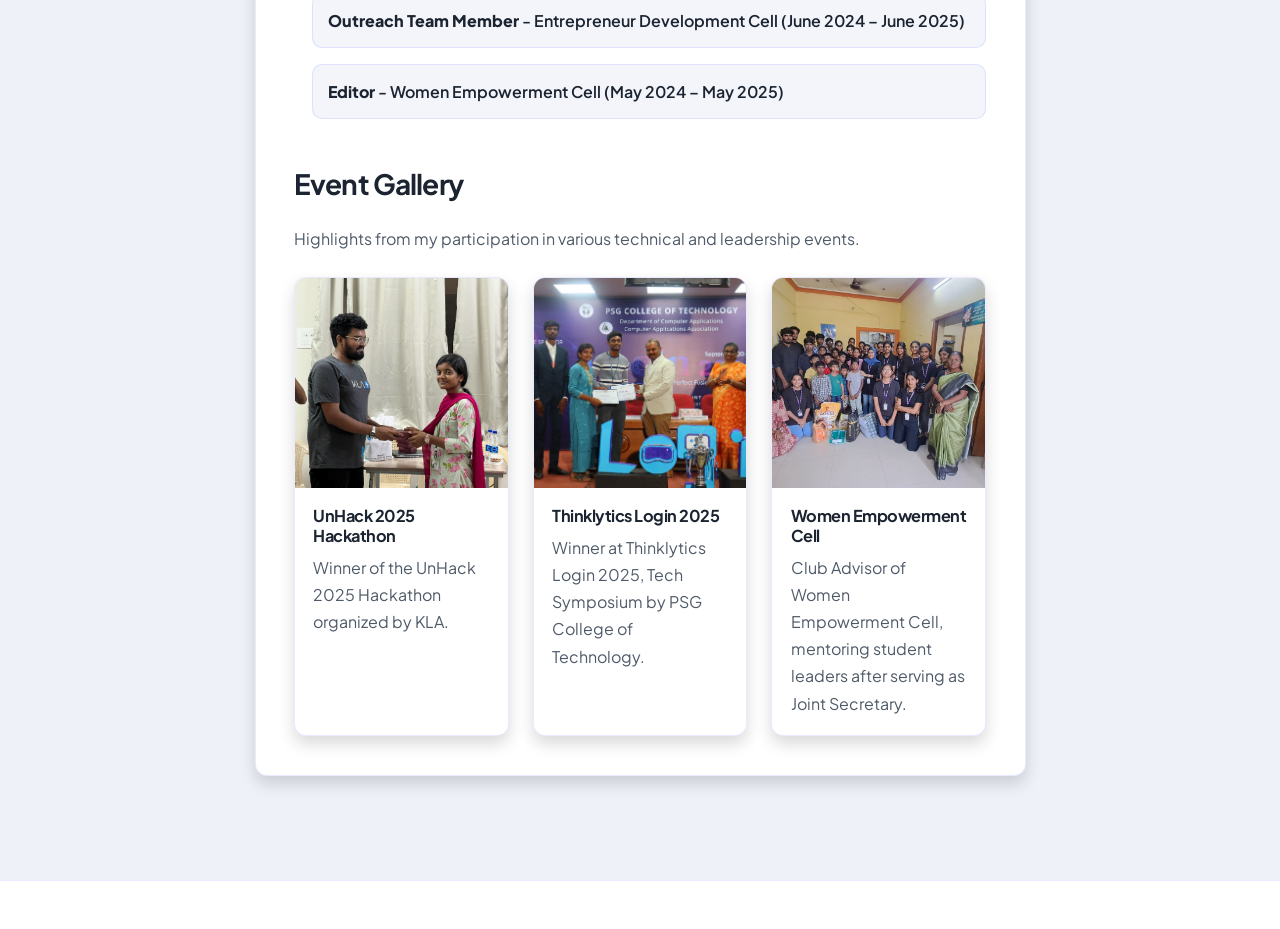
==== commit 820b294b: "Make the back-to-top button always visible on every page. Co-authored-by: Cursor <cursoragent@cursor" ====
--- a/about.html
+++ b/about.html
@@ -16,7 +16,7 @@
         <link href="https://cdn.jsdelivr.net/npm/bootstrap-icons@1.8.1/font/bootstrap-icons.css" rel="stylesheet" />
         <!-- Core theme CSS (includes Bootstrap)-->
         <link href="css/styles.css" rel="stylesheet" />
-        <link href="css/enhance.css?v=9" rel="stylesheet" />
+        <link href="css/enhance.css?v=12" rel="stylesheet" />
     </head>
     <body class="d-flex flex-column h-100 bg-light">
         <main class="flex-shrink-0">
@@ -206,7 +206,8 @@
         <script src="https://cdn.jsdelivr.net/npm/bootstrap@5.2.3/dist/js/bootstrap.bundle.min.js"></script>
         <!-- Core theme JS-->
         <script src="js/scripts.js"></script>
-        <script src="js/enhance.js?v=3"></script>
+                <button type="button" class="back-to-top" aria-label="Back to top" title="Back to top"><svg viewBox="0 0 16 16" aria-hidden="true" focusable="false"><path d="M8 3.21l4.65 4.65a.75.75 0 0 1-1.06 1.06L8.75 5.44V12.5a.75.75 0 0 1-1.5 0V5.44L4.41 8.92a.75.75 0 1 1-1.06-1.06L8 3.21z"/></svg></button>
+        <script src="js/enhance.js?v=5"></script>
     </body>
 </html>
 
--- a/css/enhance.css
+++ b/css/enhance.css
@@ -22,7 +22,7 @@
 
 html {
   scroll-behavior: smooth;
-  overflow-x: hidden;
+  overflow-x: clip;
   -webkit-text-size-adjust: 100%;
 }
 
@@ -30,7 +30,7 @@
   color: var(--text);
   background-color: var(--background);
   line-height: 1.7;
-  overflow-x: hidden;
+  overflow-x: clip;
   overflow-wrap: break-word;
   min-height: 100vh;
   min-height: 100dvh;
@@ -153,38 +153,41 @@
 }
 
 .back-to-top {
-  position: fixed;
-  right: max(1rem, 2vw);
-  bottom: max(1rem, 2.5vw);
-  z-index: 1050;
-  width: 2.85rem;
-  height: 2.85rem;
-  display: inline-flex;
+  position: fixed !important;
+  right: max(1rem, env(safe-area-inset-right, 0px) + 1rem);
+  bottom: max(1rem, env(safe-area-inset-bottom, 0px) + 1rem);
+  z-index: 2147483000 !important;
+  width: 3.15rem;
+  height: 3.15rem;
+  display: inline-flex !important;
   align-items: center;
   justify-content: center;
   border: 0;
   border-radius: 999px;
-  color: #fff;
-  background: linear-gradient(135deg, var(--primary) 0%, var(--secondary) 100%);
-  box-shadow: 0 10px 24px rgba(30, 48, 243, 0.28);
-  opacity: 0;
-  visibility: hidden;
-  pointer-events: none;
-  transform: translateY(10px);
-  transition: opacity var(--transition), transform var(--transition), visibility var(--transition), box-shadow var(--transition);
-}
-
-.back-to-top.is-visible {
-  opacity: 1;
-  visibility: visible;
-  pointer-events: auto;
-  transform: translateY(0);
+  color: #fff !important;
+  font-size: 1.2rem;
+  line-height: 1;
+  cursor: pointer;
+  background: linear-gradient(135deg, #1e30f3 0%, #e21e80 100%) !important;
+  box-shadow: 0 10px 24px rgba(30, 48, 243, 0.32);
+  opacity: 1 !important;
+  visibility: visible !important;
+  pointer-events: auto !important;
+  transform: none;
+  transition: box-shadow var(--transition), transform var(--transition);
+}
+
+.back-to-top svg {
+  width: 1.2rem;
+  height: 1.2rem;
+  display: block;
+  fill: currentColor;
 }
 
 .back-to-top:hover,
 .back-to-top:focus-visible {
-  color: #fff;
-  box-shadow: 0 14px 28px rgba(226, 30, 128, 0.28);
+  color: #fff !important;
+  box-shadow: 0 14px 28px rgba(226, 30, 128, 0.32);
   transform: translateY(-2px);
 }
 
@@ -798,6 +801,47 @@
   letter-spacing: 0.04em;
 }
 
+.role-card {
+  padding: clamp(1.15rem, 2.8vw, 1.7rem) !important;
+}
+
+.role-head {
+  margin-bottom: 0.95rem;
+  padding-bottom: 0.85rem;
+  border-bottom: 1px solid var(--border);
+}
+
+.role-title {
+  font-size: clamp(1.05rem, 2vw, 1.2rem);
+  font-weight: 800;
+  color: var(--text);
+  line-height: 1.3;
+  margin: 0.2rem 0 0.15rem;
+}
+
+.role-meta {
+  color: var(--muted-text);
+  font-size: 0.92rem;
+  font-weight: 500;
+}
+
+.role-body {
+  color: var(--muted-text);
+}
+
+.role-body > p:last-child,
+.role-body > ul:last-child {
+  margin-bottom: 0;
+}
+
+.role-body ul {
+  margin-top: 0.65rem;
+}
+
+.role-body li + li {
+  margin-top: 0.4rem;
+}
+
 /* ---------- Project cards ---------- */
 .project-card {
   border-left: 3px solid var(--primary) !important;
@@ -1411,10 +1455,10 @@
   }
 
   .back-to-top,
-  .back-to-top.is-visible,
   .back-to-top:hover,
   .back-to-top:focus-visible {
     transform: none !important;
+    transition: none !important;
   }
 
   .card:hover,
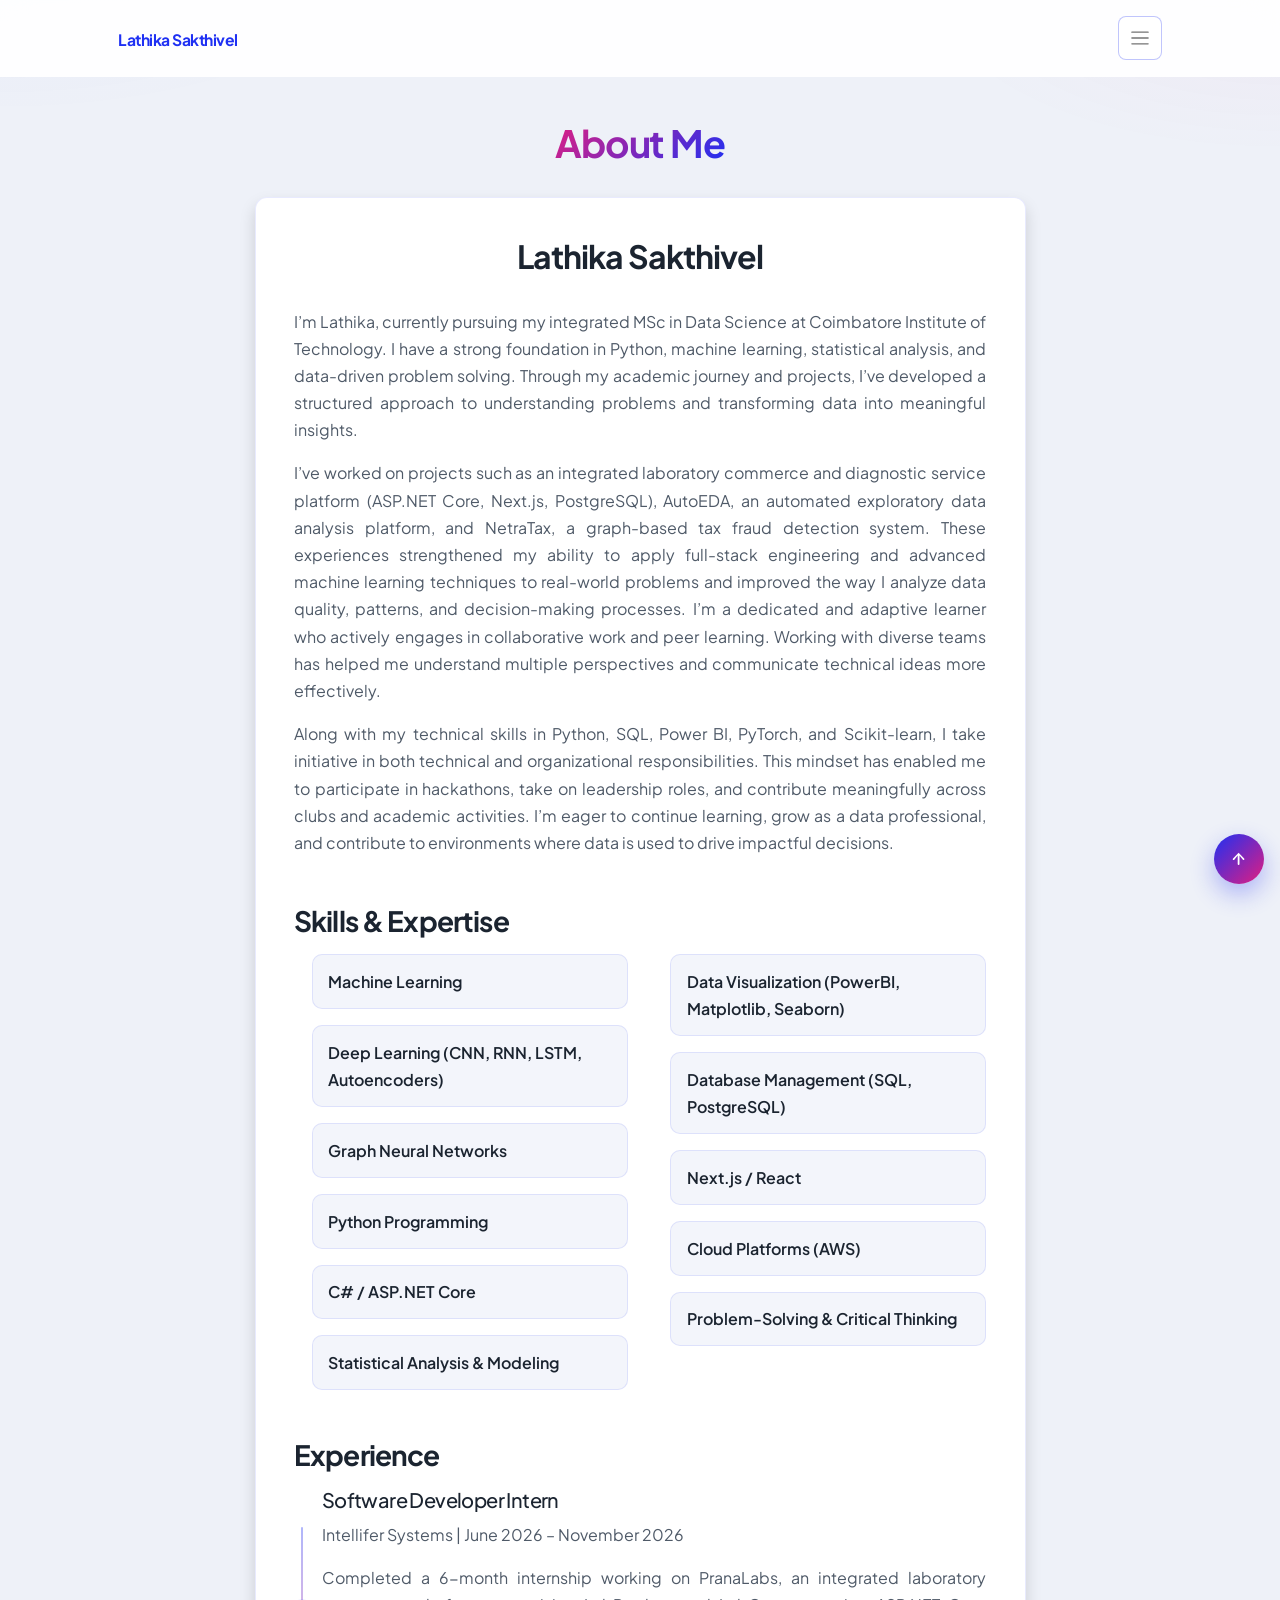
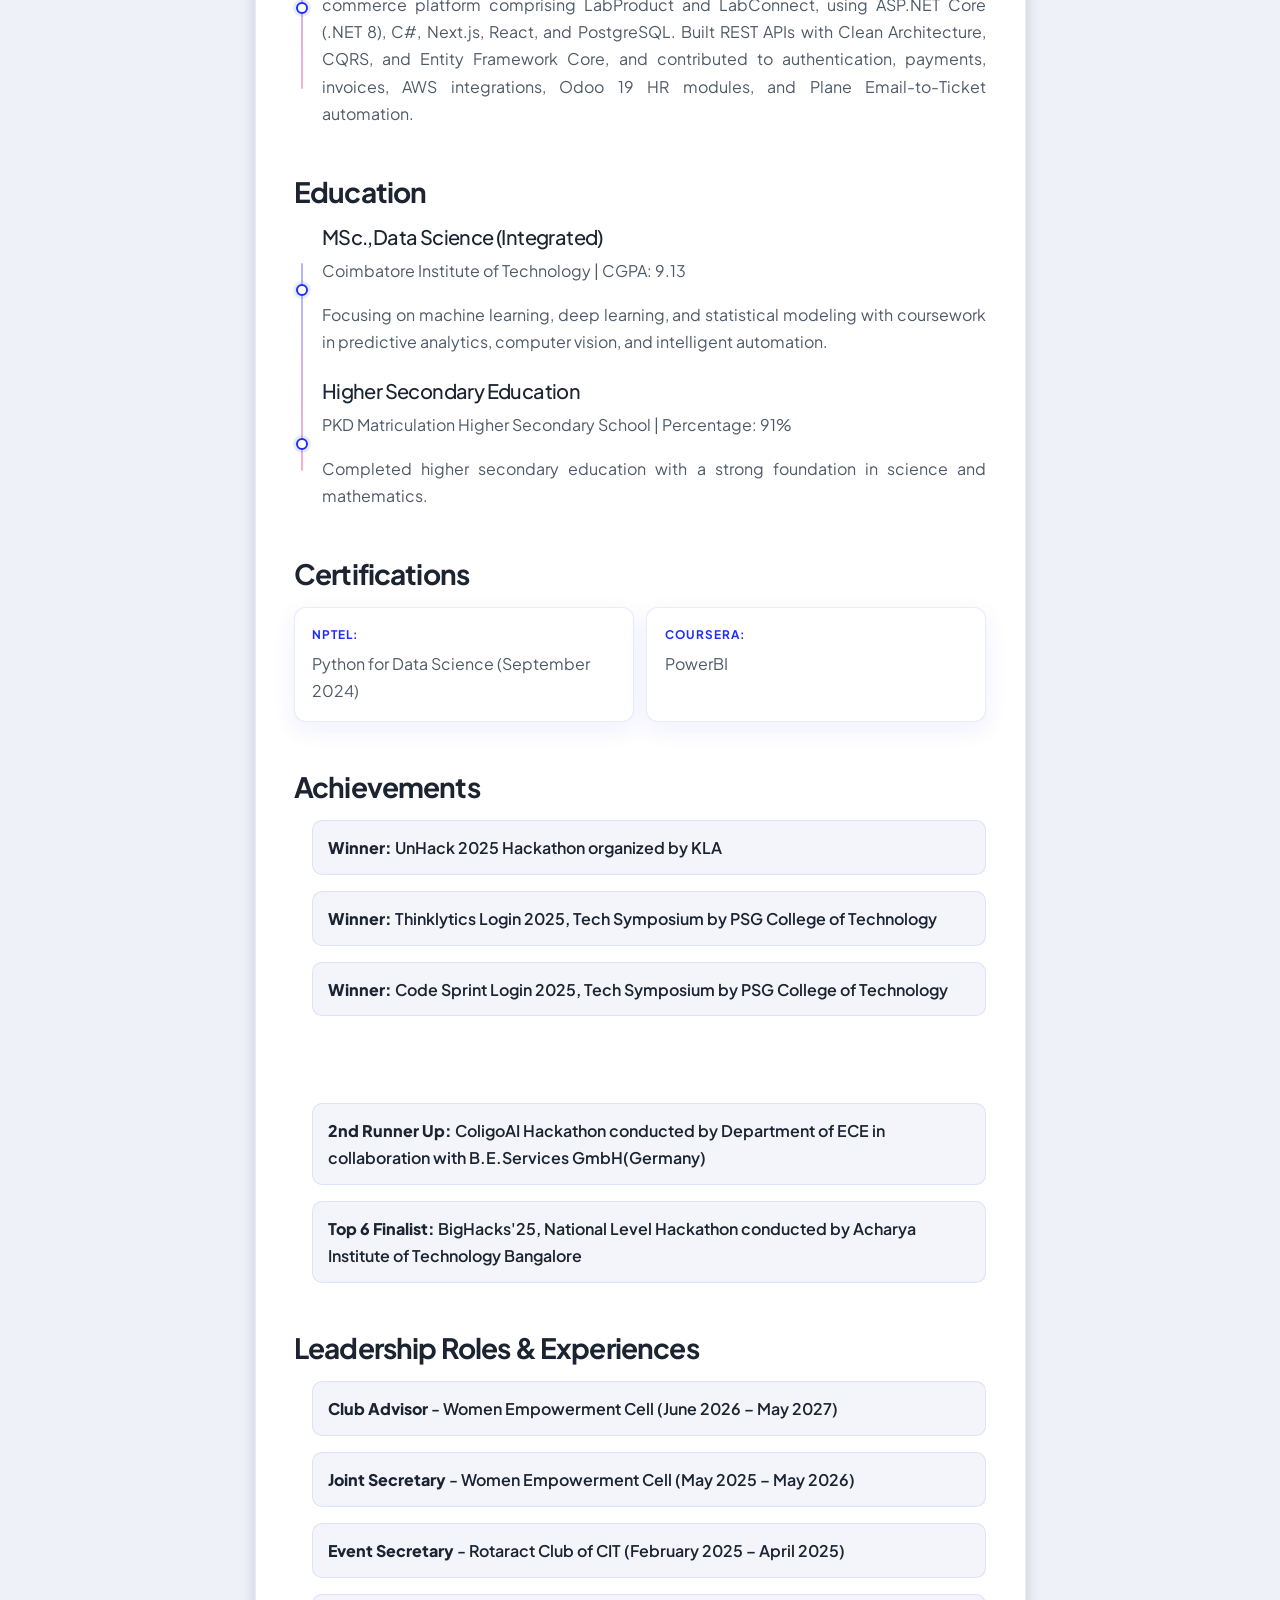
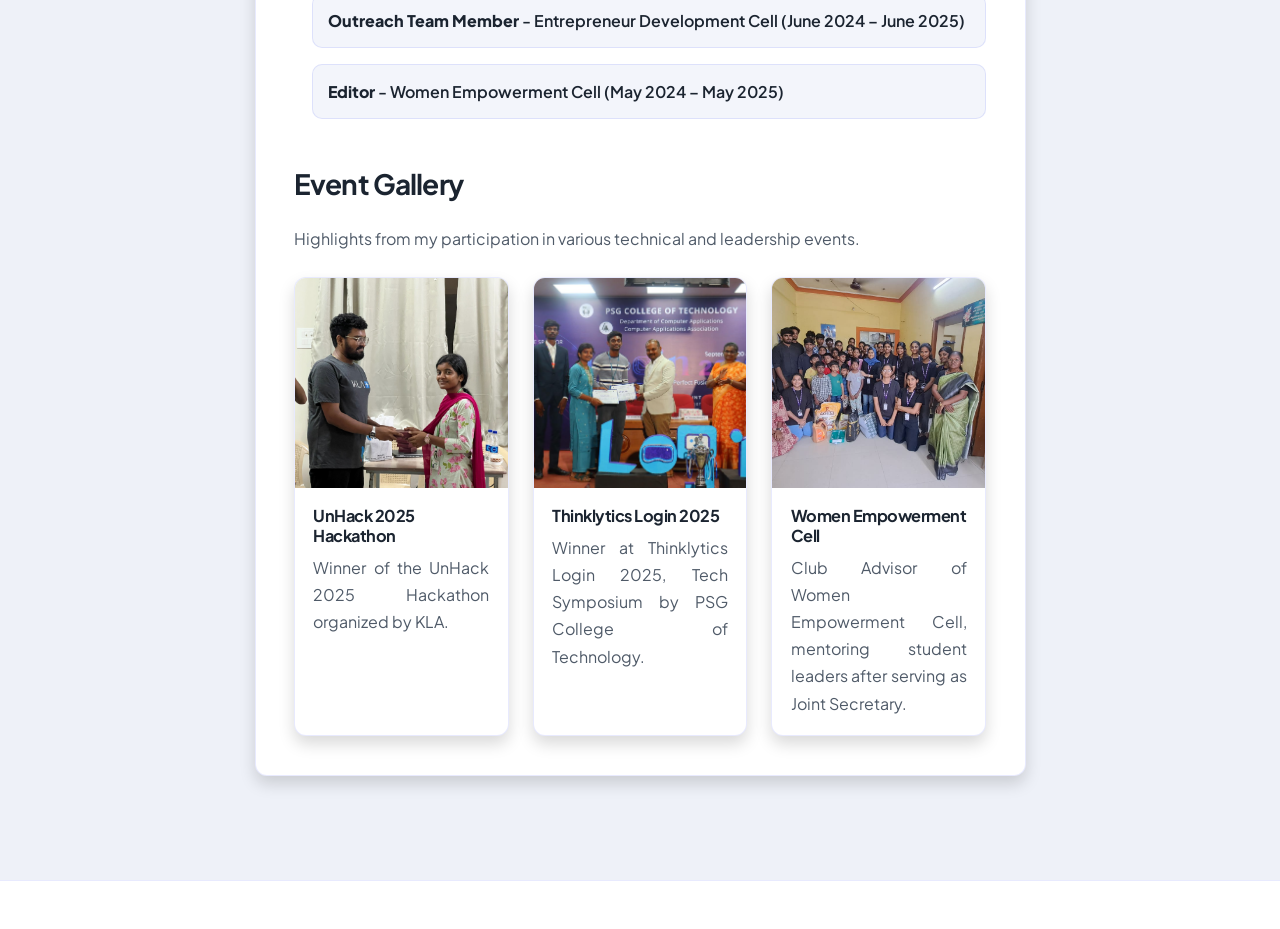
==== commit b7eebe6f: "Neaten mobile hero icons into a grid and justify paragraph text. Co-authored-by: Cursor <cursoragent" ====
--- a/about.html
+++ b/about.html
@@ -16,7 +16,7 @@
         <link href="https://cdn.jsdelivr.net/npm/bootstrap-icons@1.8.1/font/bootstrap-icons.css" rel="stylesheet" />
         <!-- Core theme CSS (includes Bootstrap)-->
         <link href="css/styles.css" rel="stylesheet" />
-        <link href="css/enhance.css?v=12" rel="stylesheet" />
+        <link href="css/enhance.css?v=13" rel="stylesheet" />
     </head>
     <body class="d-flex flex-column h-100 bg-light">
         <main class="flex-shrink-0">
--- a/css/enhance.css
+++ b/css/enhance.css
@@ -75,6 +75,21 @@
 
 p {
   color: var(--muted-text);
+  text-align: justify;
+  text-justify: inter-word;
+  hyphens: auto;
+}
+
+.about-copy p,
+.role-body p,
+.role-body,
+.card-text,
+.project-card p,
+.card .col-lg-8,
+.card .col-lg-8 div {
+  text-align: justify;
+  text-justify: inter-word;
+  hyphens: auto;
 }
 
 .lead {
@@ -82,6 +97,14 @@
   line-height: 1.6;
   font-size: clamp(1rem, 1.4vw, 1.05rem);
   max-width: 40rem;
+  text-align: justify;
+  text-justify: inter-word;
+  hyphens: auto;
+}
+
+.hero-kicker,
+.hero-copy .status-pill {
+  text-align: inherit;
 }
 
 .text-center:not(.text-lg-start) .lead {
@@ -1073,6 +1096,13 @@
   max-width: 38rem;
 }
 
+.home-hero .hero-copy .fs-3 {
+  text-align: justify;
+  text-justify: inter-word;
+  hyphens: auto;
+  max-width: 28rem;
+}
+
 .home-hero h1.display-3 {
   font-size: clamp(1.55rem, 6.5vw, 4rem);
 }
@@ -1324,8 +1354,40 @@
   }
 
   .hero-float {
-    min-height: 280px;
-    margin-top: 0.35rem;
+    min-height: 0;
+    margin-top: 1rem;
+    display: grid;
+    grid-template-columns: repeat(4, minmax(0, 1fr));
+    gap: 0.7rem;
+    justify-items: center;
+    align-items: center;
+    max-width: 22rem;
+    margin-inline: auto;
+  }
+
+  .float-icon,
+  .float-icon.is-data {
+    position: static !important;
+    left: auto !important;
+    top: auto !important;
+    width: 3.15rem;
+    height: 3.15rem;
+    font-size: 1.15rem;
+    margin: 0;
+    animation: none;
+  }
+
+  .float-icon.is-data {
+    width: 3.35rem;
+    height: 3.35rem;
+    font-size: 1.25rem;
+  }
+
+  .float-icon.d9,
+  .float-icon.d10,
+  .float-icon.d11,
+  .float-icon.d12 {
+    display: none !important;
   }
 
   .hero-stats {
@@ -1367,16 +1429,23 @@
 
 @media (max-width: 575.98px) {
   .hero-float {
-    min-height: 220px;
-  }
-
-  .float-icon.d3 { left: 70%; top: 18%; }
-  .float-icon.d7,
-  .float-icon.d8,
-  .float-icon.d10,
-  .float-icon.d11,
-  .float-icon.d12 {
-    display: none !important;
+    grid-template-columns: repeat(4, minmax(0, 1fr));
+    gap: 0.55rem;
+    max-width: 18.5rem;
+  }
+
+  .float-icon,
+  .float-icon.is-data {
+    width: 2.85rem;
+    height: 2.85rem;
+    font-size: 1.05rem;
+    border-radius: 12px;
+  }
+
+  .float-icon.is-data {
+    width: 3rem;
+    height: 3rem;
+    font-size: 1.12rem;
   }
 
   .home-gallery,
